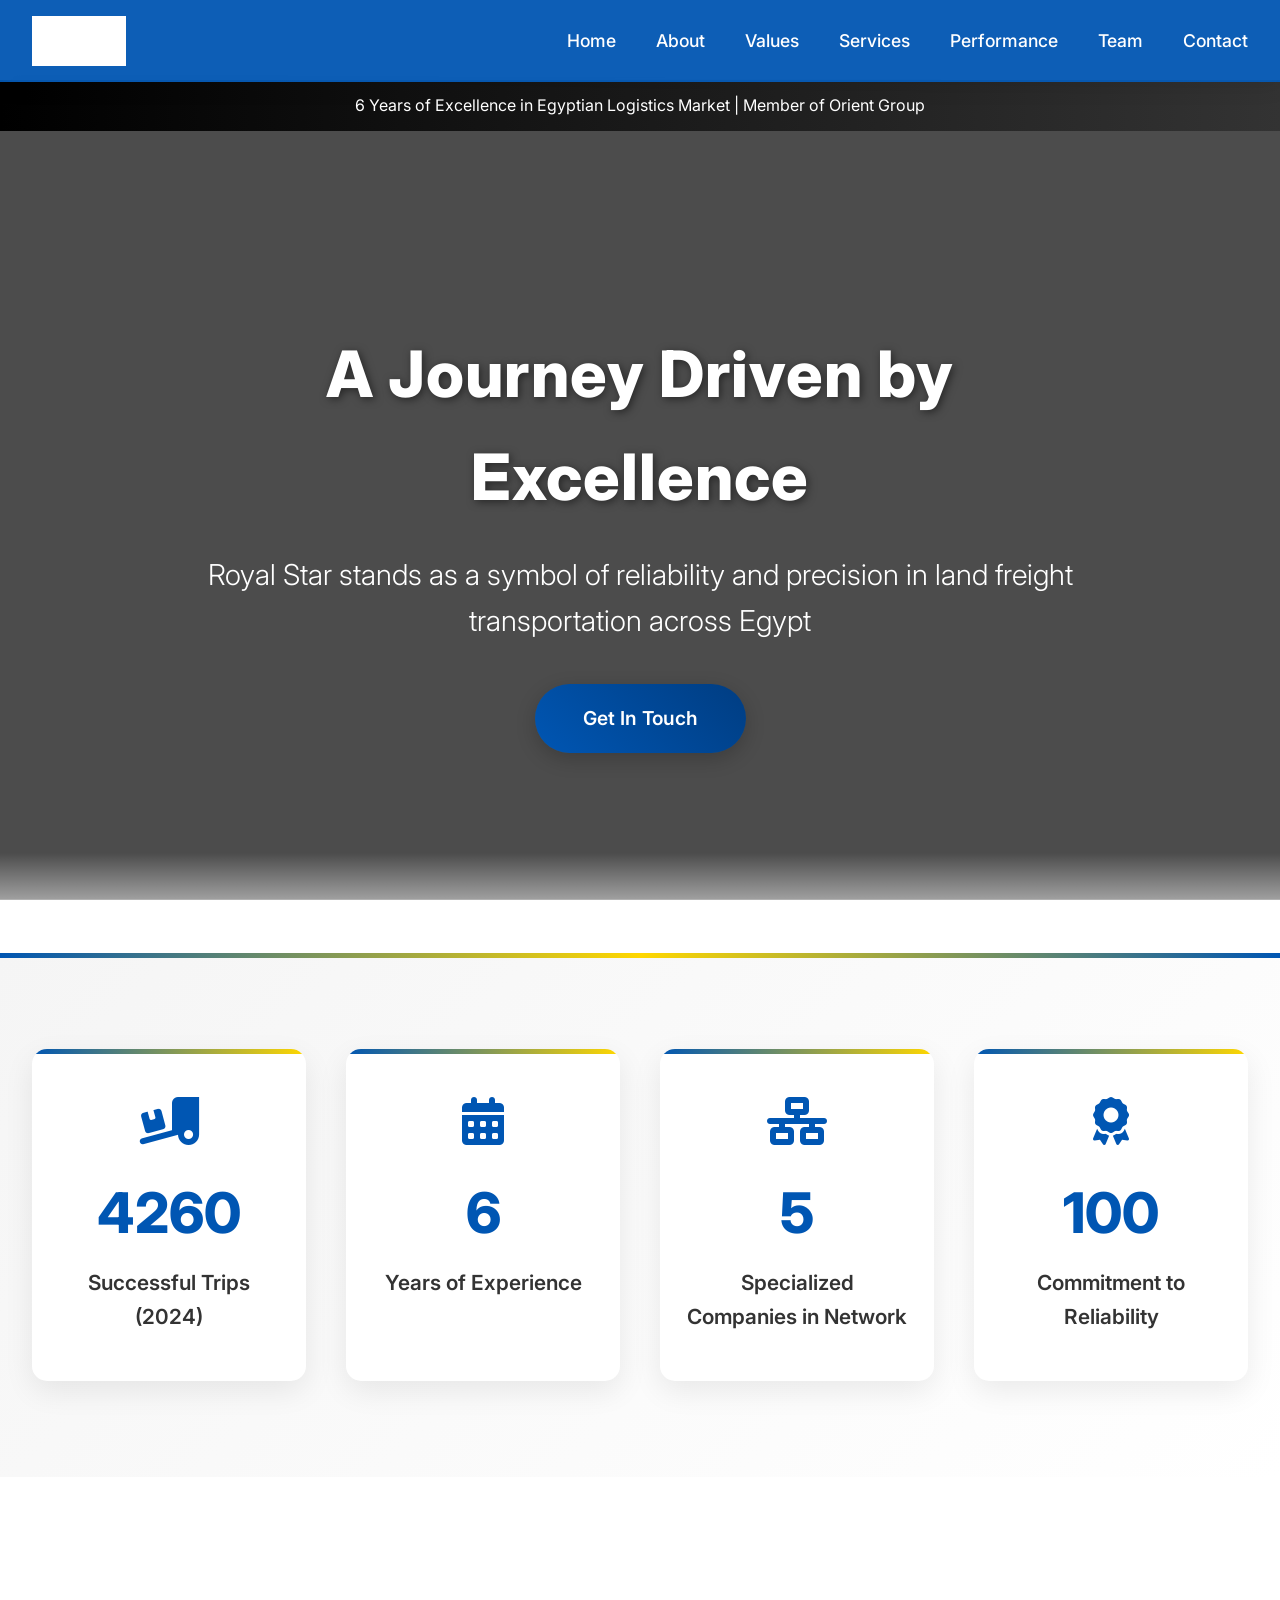
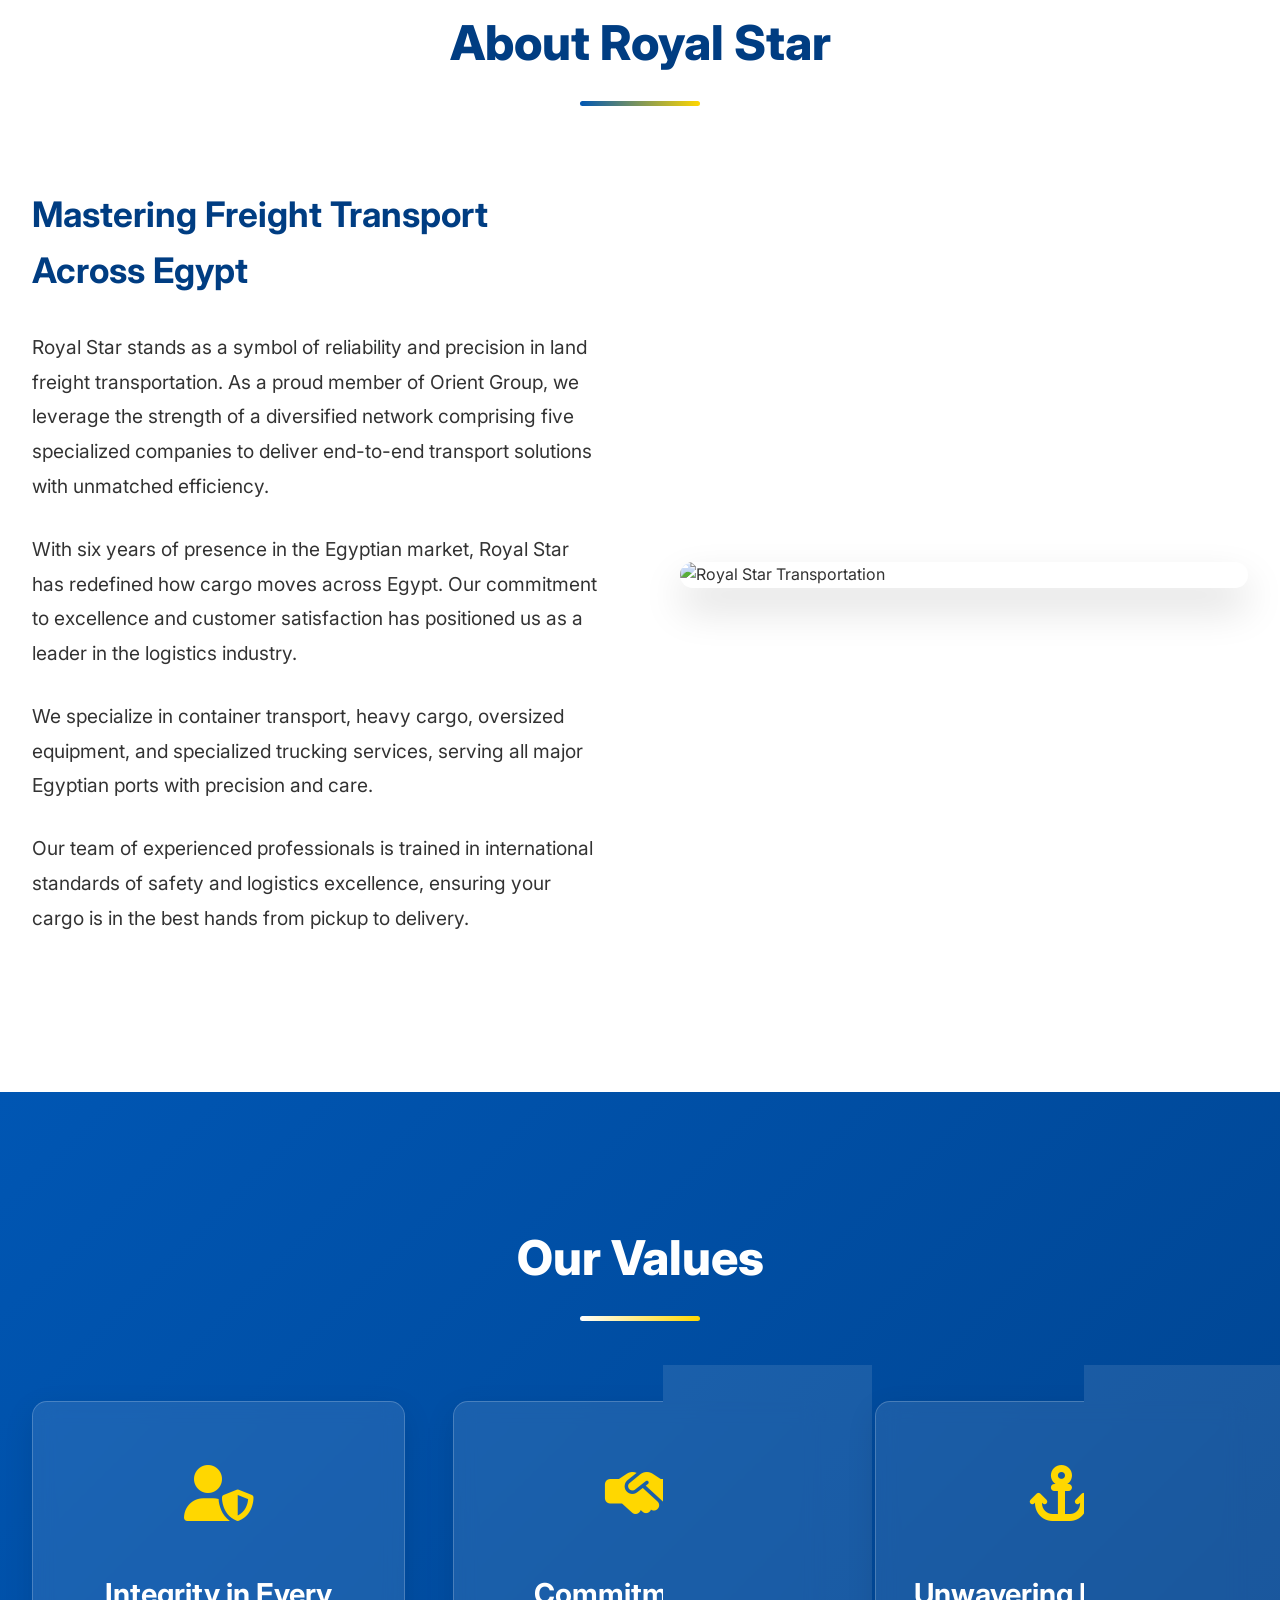
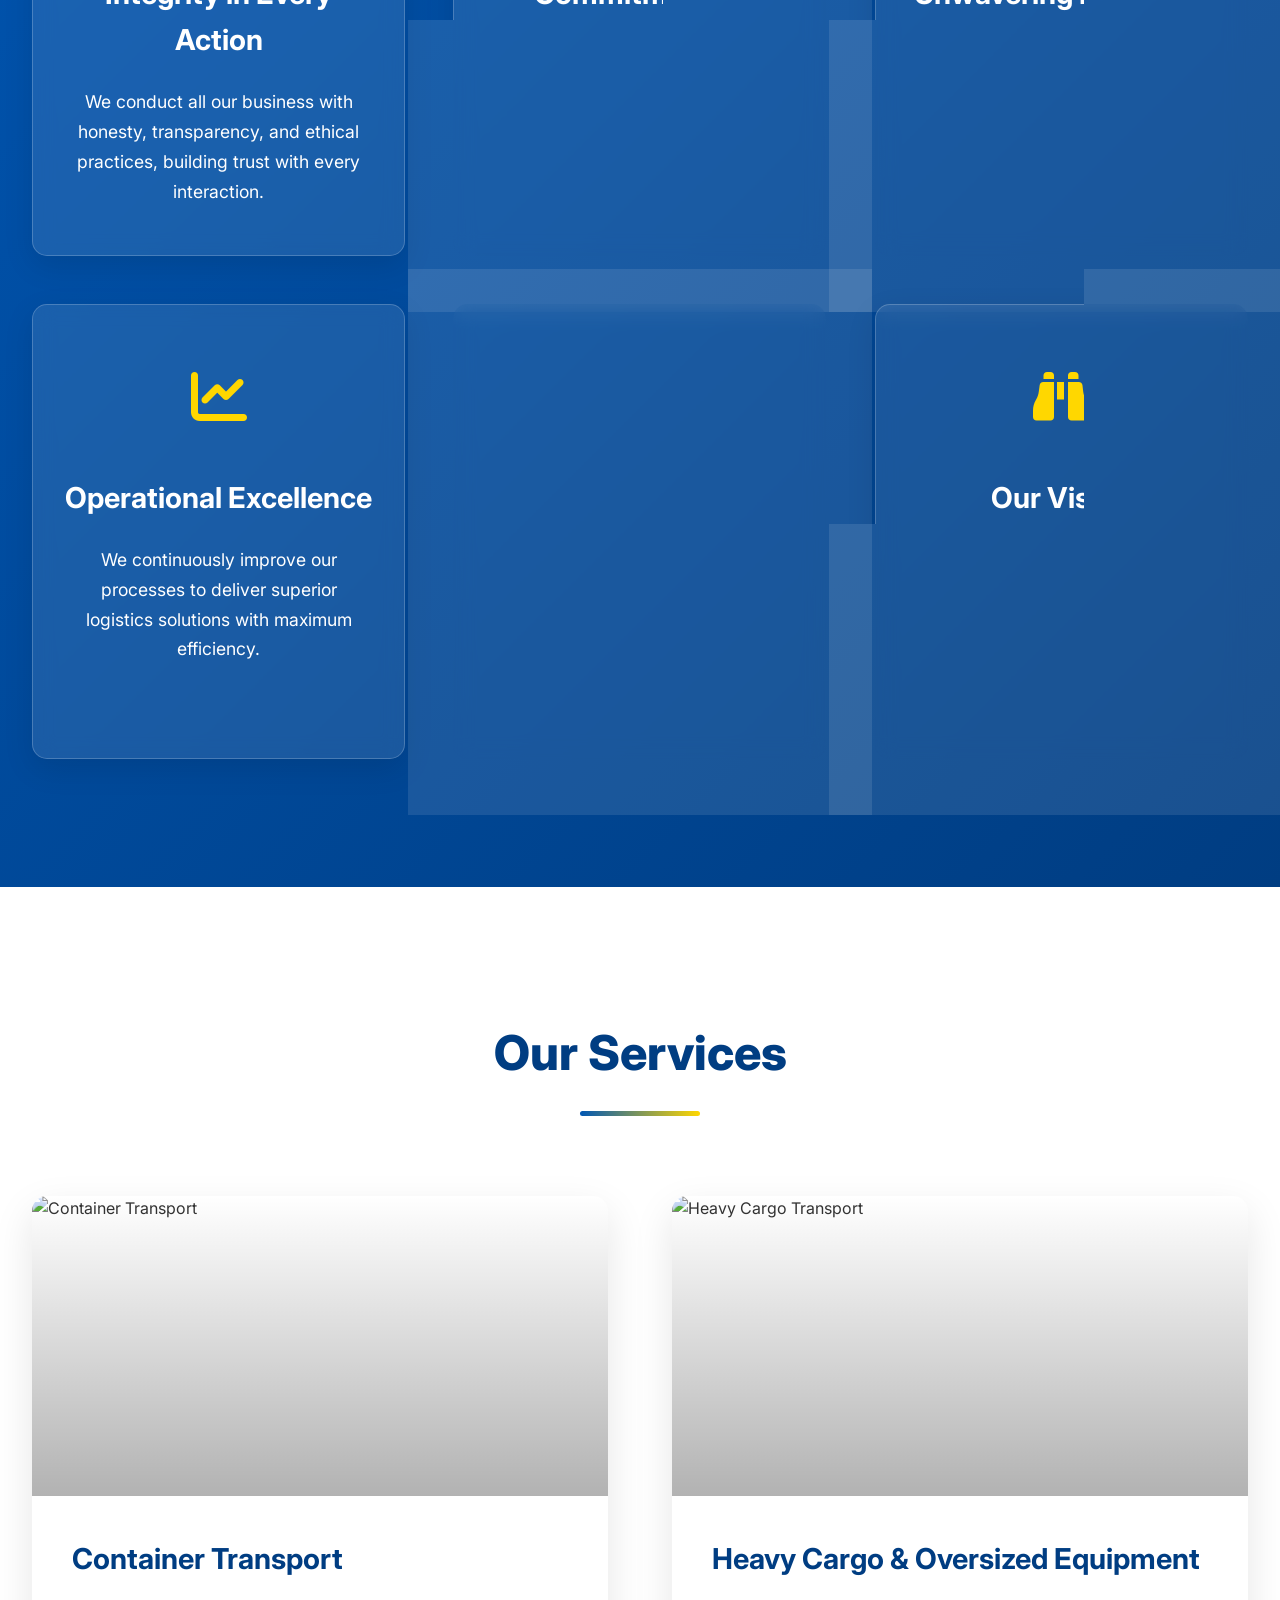
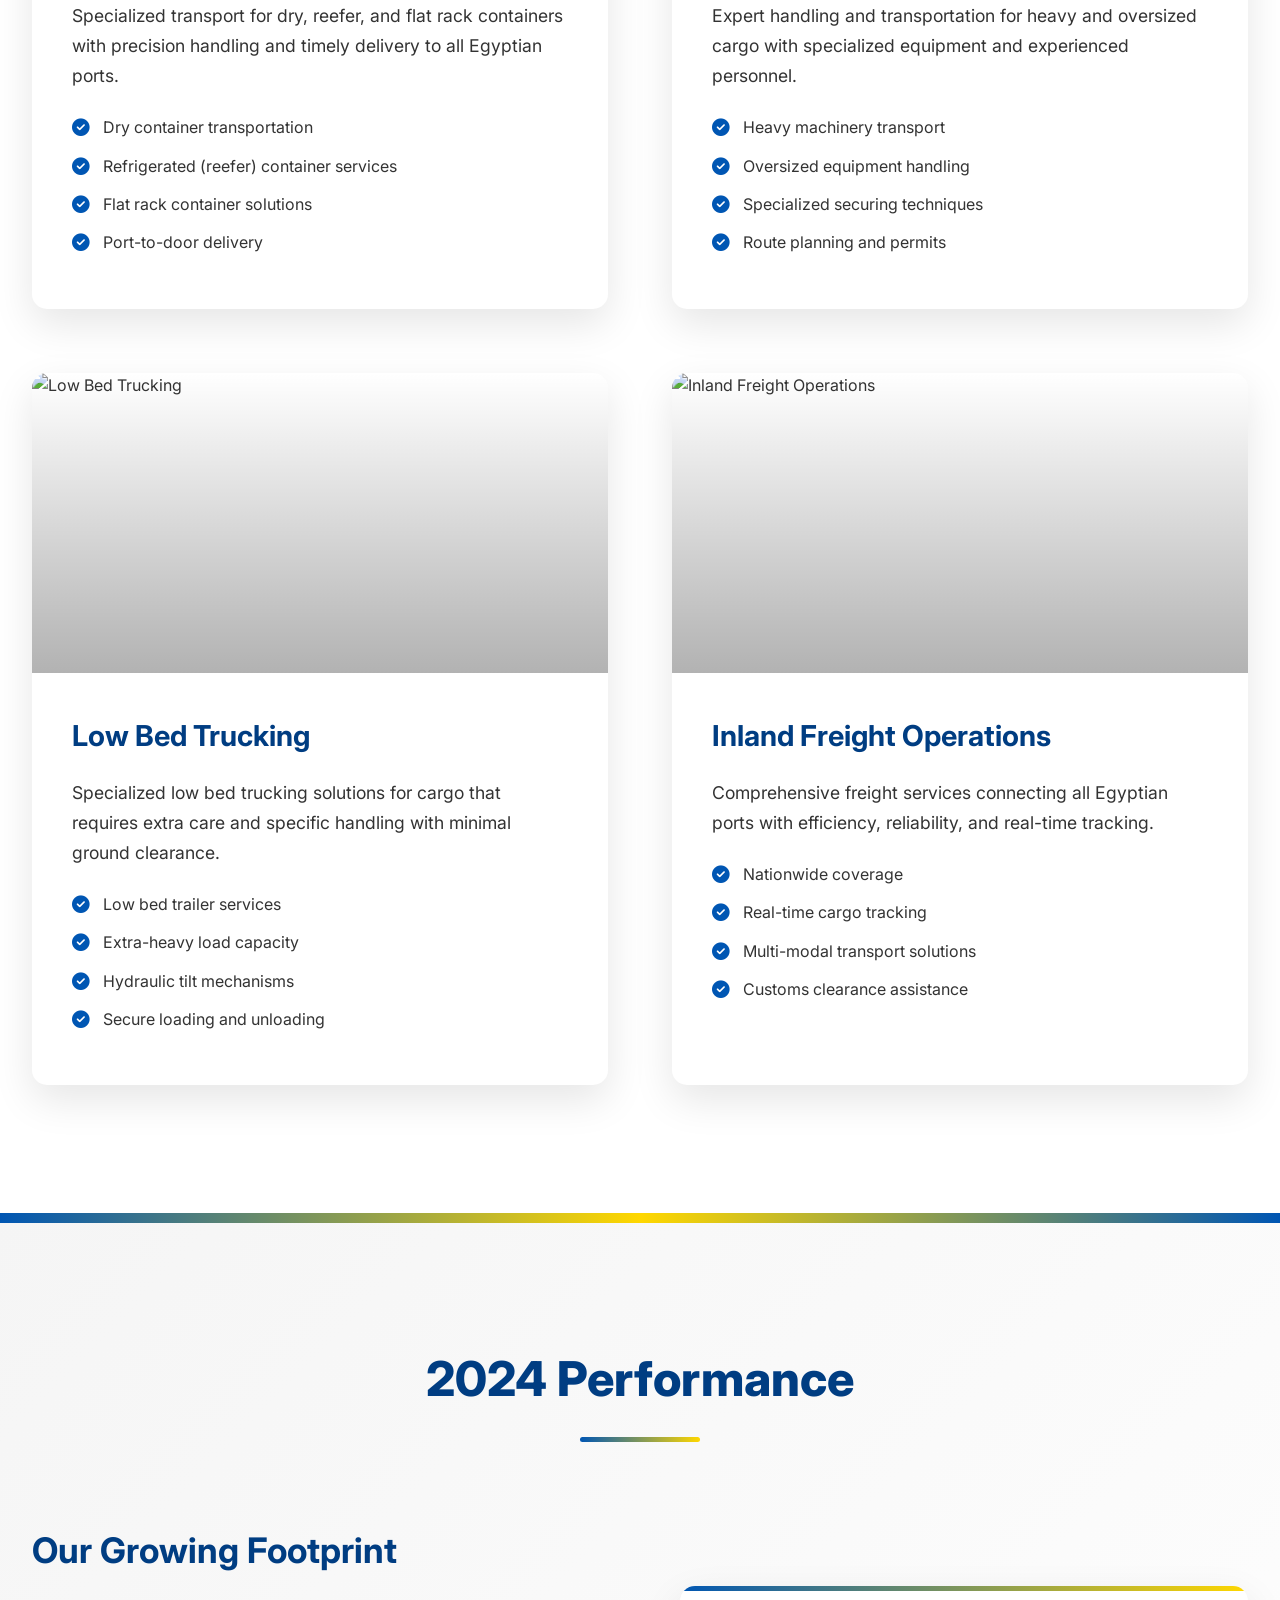
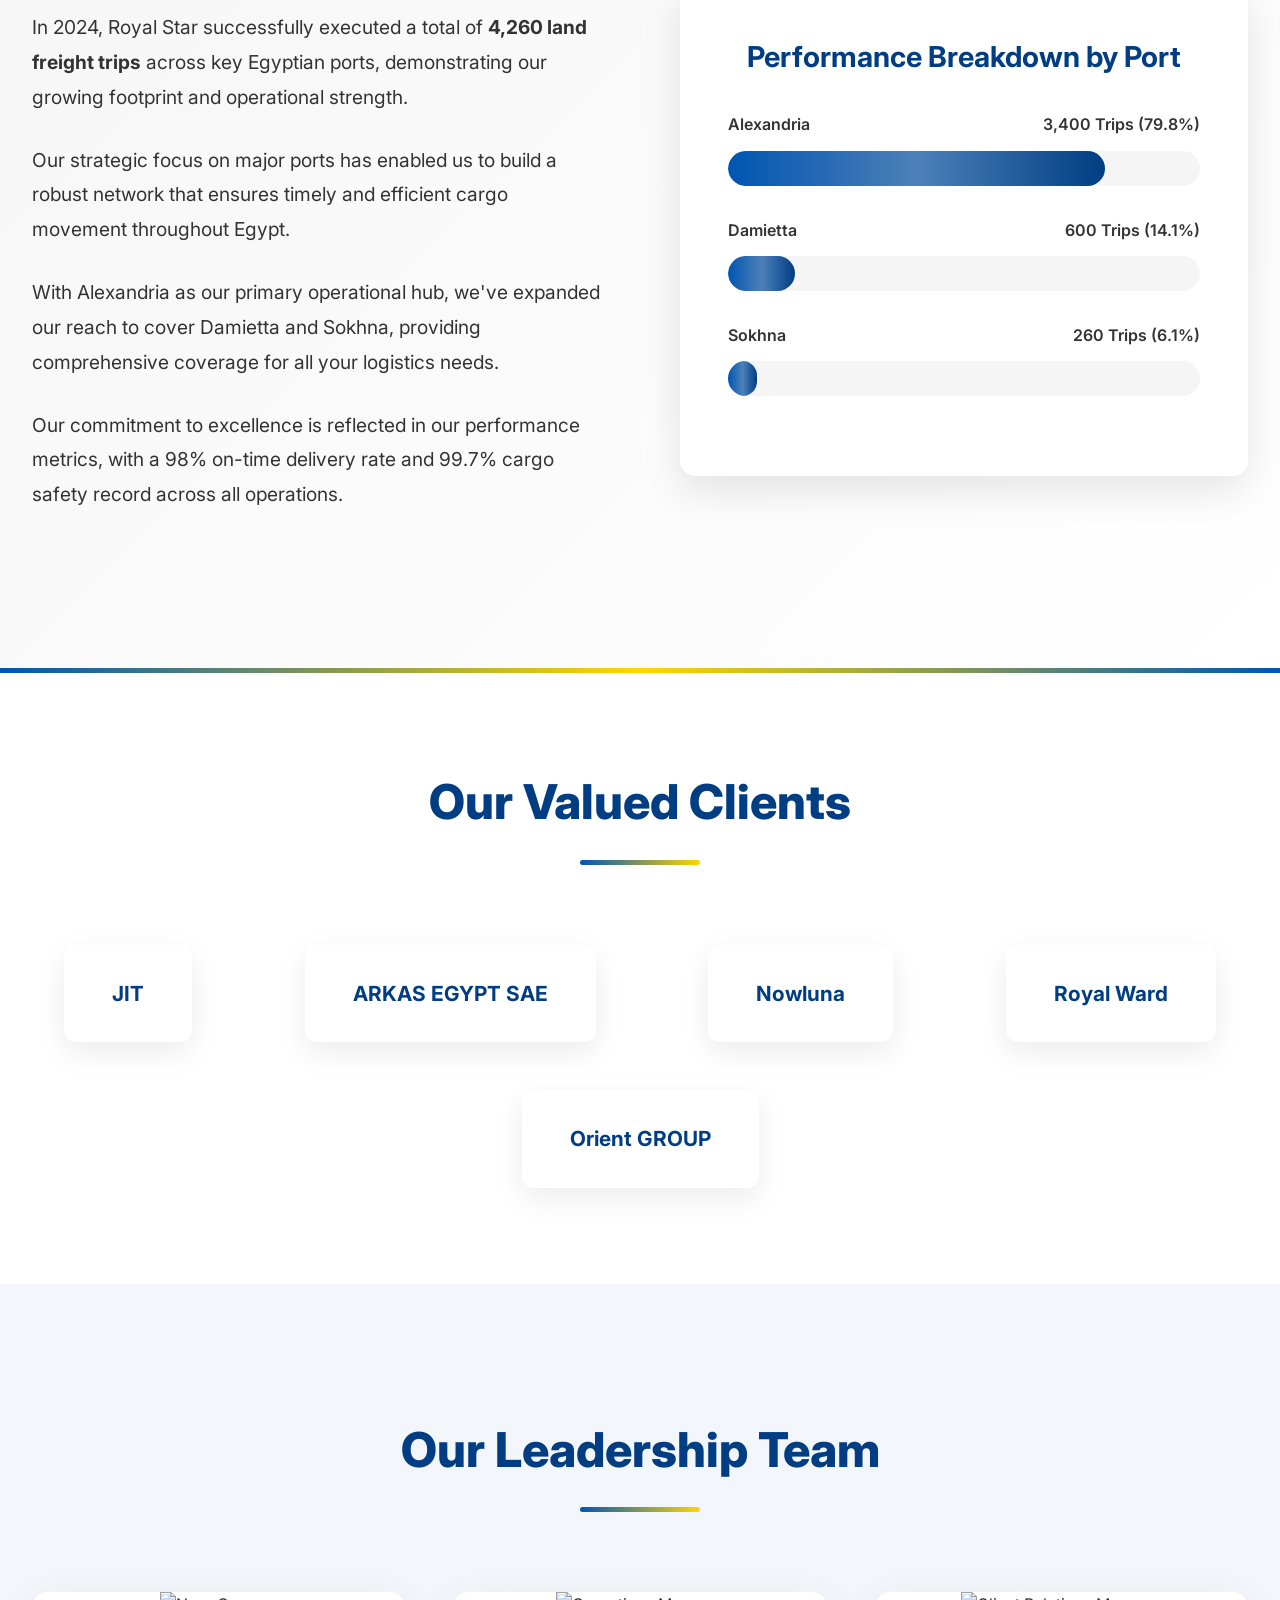
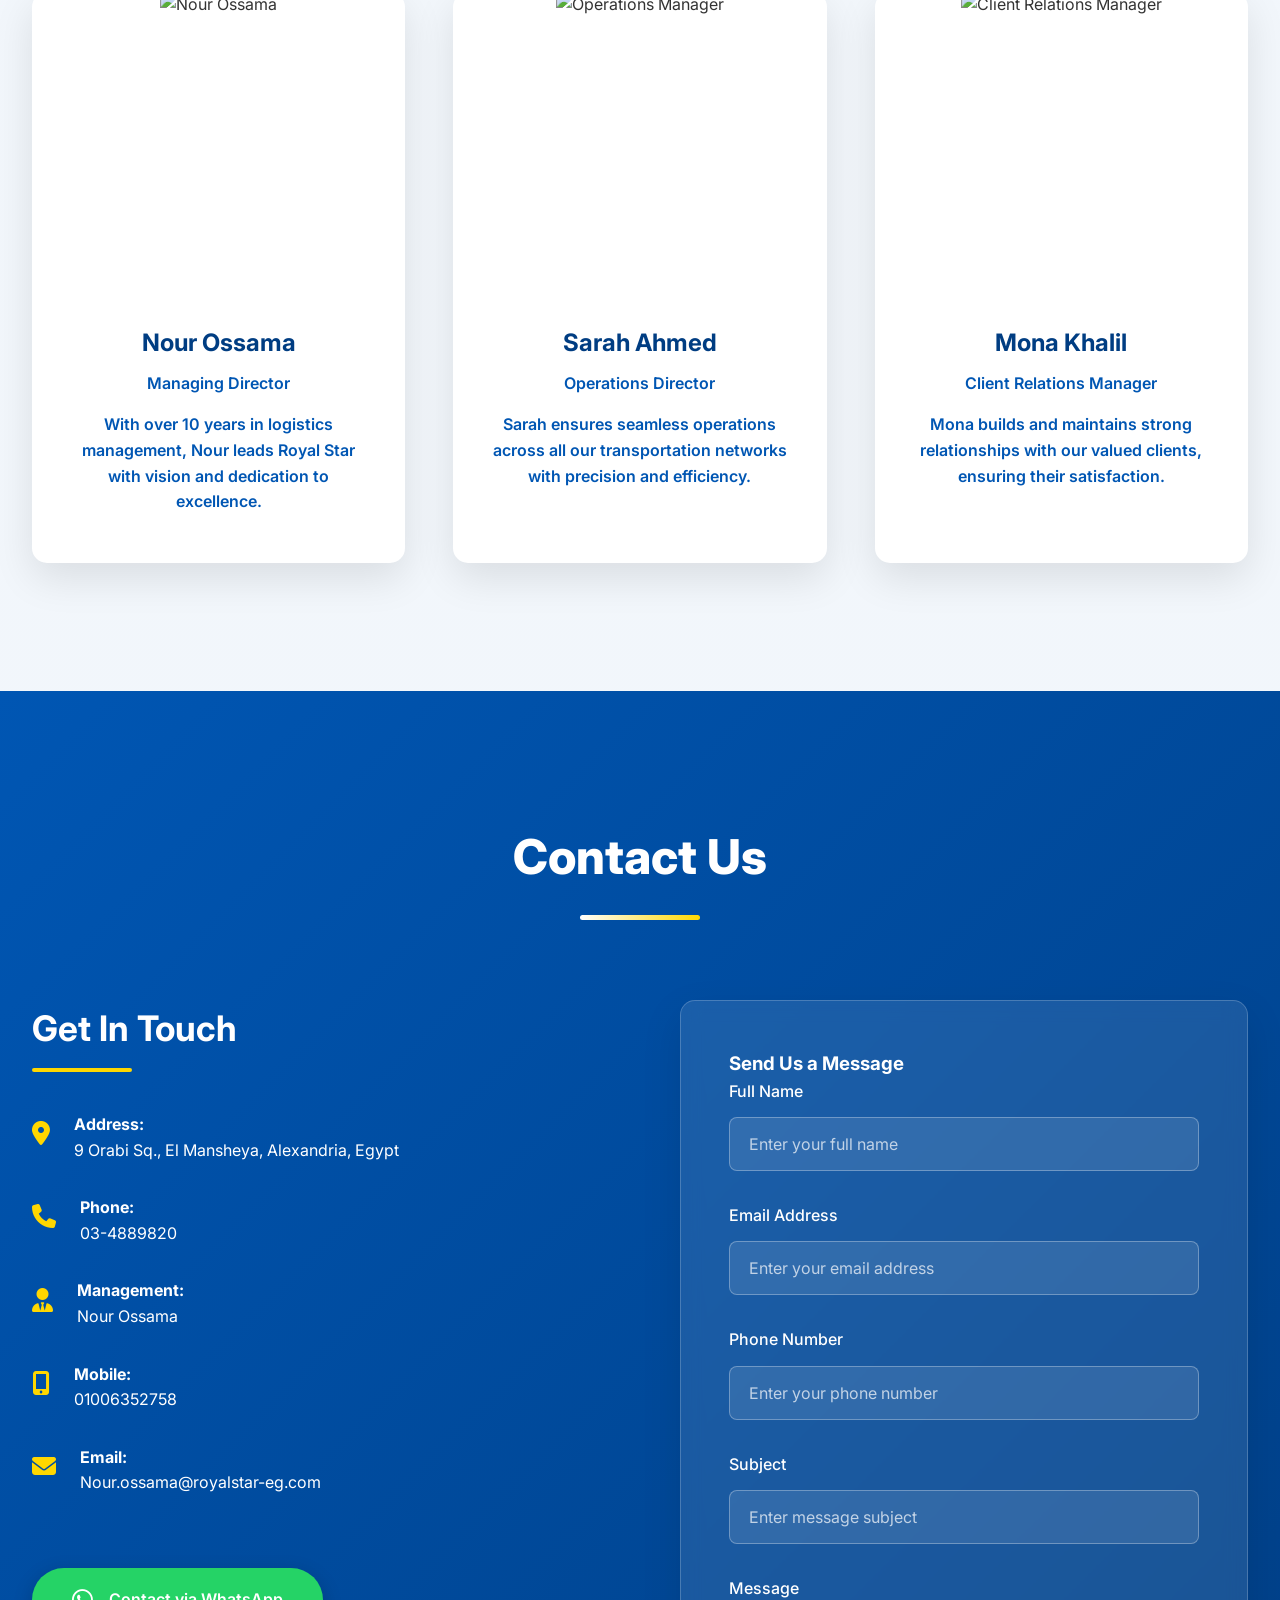
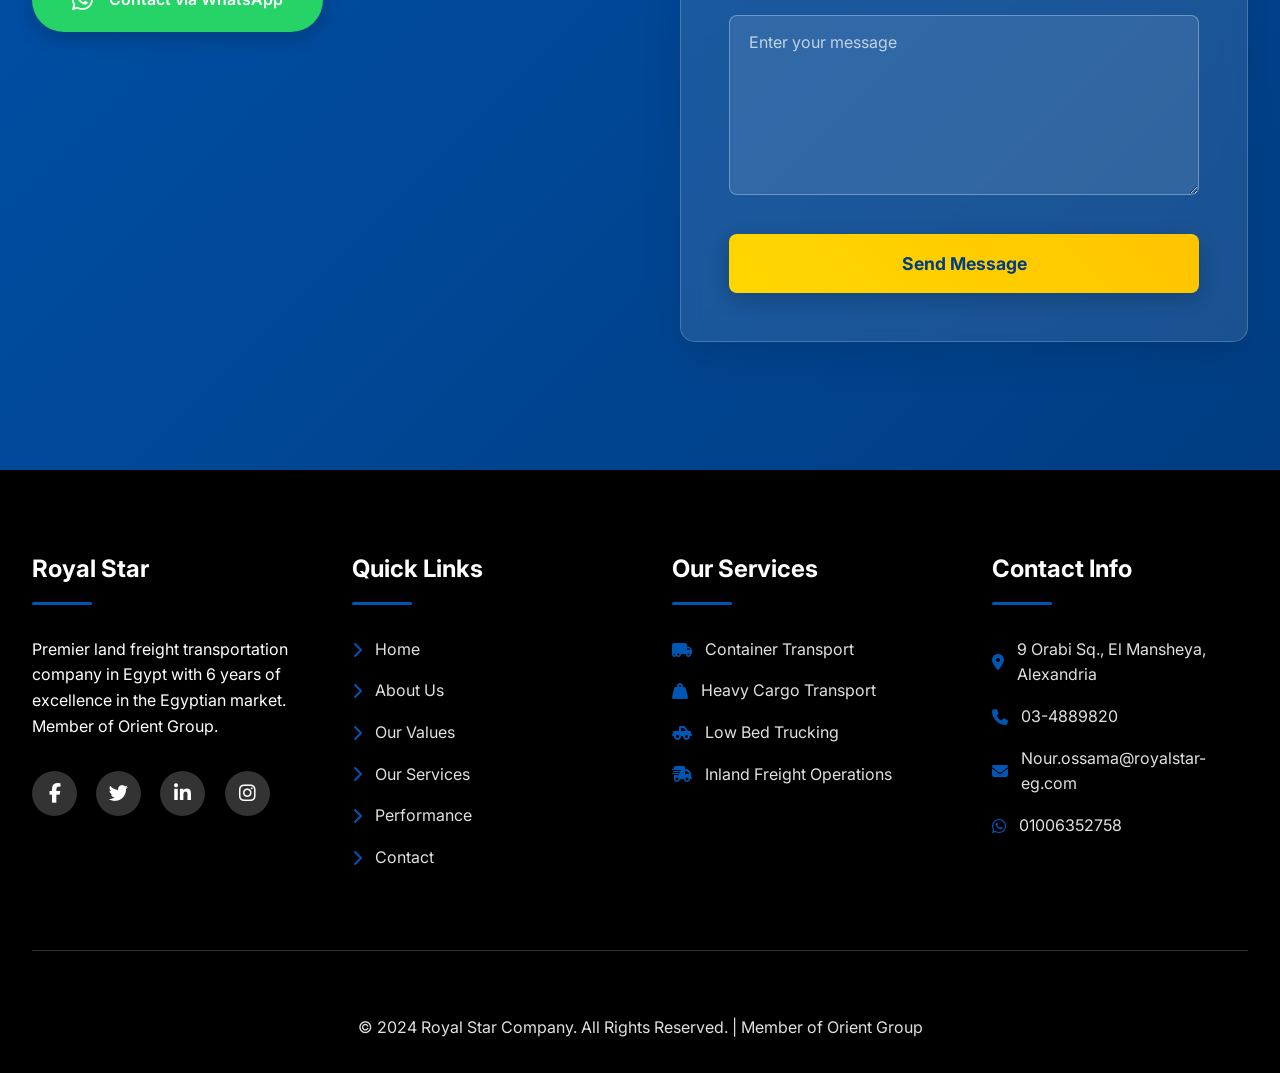
==== Royal-Star/index.html @ 22f4fdb6 "Add files via upload" ====
<!DOCTYPE html>
<html lang="en">
<head>
    <meta charset="UTF-8">
    <meta name="viewport" content="width=device-width, initial-scale=1.0">
    <title>Royal Star Company - Premier Land Freight Transportation in Egypt</title>
    <link rel="stylesheet" href="https://cdnjs.cloudflare.com/ajax/libs/font-awesome/6.4.0/css/all.min.css">
    <link href="https://fonts.googleapis.com/css2?family=Inter:wght@300;400;500;600;700;800&display=swap" rel="stylesheet">
    <style>
        :root {
            --royal-blue: #0056b3;
            --dark-blue: #003d82;
            --pure-white: #ffffff;
            --pure-black: #000000;
            --light-gray: #f5f5f5;
            --medium-gray: #e0e0e0;
            --dark-gray: #333333;
            --accent-gold: #FFD700;
        }
        
        * {
            margin: 0;
            padding: 0;
            box-sizing: border-box;
            font-family: 'Inter', sans-serif;
        }
        
        body {
            background-color: var(--pure-white);
            color: var(--dark-gray);
            line-height: 1.6;
            overflow-x: hidden;
        }
        
        /* Header Styles */
        header {
            background: rgba(0, 86, 179, 0.95);
            color: var(--pure-white);
            padding: 1rem 0;
            position: fixed;
            width: 100%;
            top: 0;
            z-index: 1000;
            box-shadow: 0 4px 20px rgba(0, 0, 0, 0.1);
            backdrop-filter: blur(10px);
            transition: all 0.3s ease;
        }
        .logo-image {
    height: 50px;
    width: auto;
    filter: brightness(0) invert(1);
}
        .header-scrolled {
            padding: 0.5rem 0;
            background: rgba(0, 86, 179, 0.98);
        }
        
        .header-container {
            display: flex;
            justify-content: space-between;
            align-items: center;
            max-width: 1400px;
            margin: 0 auto;
            padding: 0 2rem;
        }
        
        .logo {
            display: flex;
            align-items: center;
        }
        
        .logo h1 {
            font-size: 2rem;
            font-weight: 800;
            margin-left: 10px;
            letter-spacing: 1px;
            background: linear-gradient(45deg, var(--pure-white), var(--accent-gold));
            -webkit-background-clip: text;
            -webkit-text-fill-color: transparent;
        }
        
        .logo-icon {
            font-size: 2.2rem;
            color: var(--accent-gold);
        }
        
        nav ul {
            display: flex;
            list-style: none;
        }
        
        nav ul li {
            margin-left: 2.5rem;
            position: relative;
        }
        
        nav ul li a {
            color: var(--pure-white);
            text-decoration: none;
            font-weight: 500;
            transition: all 0.3s ease;
            padding: 0.5rem 0;
            position: relative;
            font-size: 1.1rem;
        }
        
        nav ul li a:hover {
            color: var(--accent-gold);
        }
        
        nav ul li a::after {
            content: '';
            position: absolute;
            width: 0;
            height: 3px;
            bottom: 0;
            left: 0;
            background-color: var(--accent-gold);
            transition: width 0.3s ease;
        }
        
        nav ul li a:hover::after {
            width: 100%;
        }
        
        .mobile-menu {
            display: none;
            font-size: 1.8rem;
            cursor: pointer;
            color: var(--pure-white);
            z-index: 1001;
        }
        
        .mobile-nav {
            position: fixed;
            top: 0;
            right: -100%;
            width: 280px;
            height: 100vh;
            background: var(--dark-blue);
            z-index: 999;
            transition: right 0.4s ease;
            padding: 5rem 2rem 2rem;
            box-shadow: -5px 0 15px rgba(0, 0, 0, 0.1);
        }
        
        .mobile-nav.active {
            right: 0;
        }
        
        .mobile-nav ul {
            list-style: none;
        }
        
        .mobile-nav ul li {
            margin-bottom: 1.5rem;
        }
        
        .mobile-nav ul li a {
            color: var(--pure-white);
            text-decoration: none;
            font-size: 1.2rem;
            font-weight: 500;
            display: block;
            padding: 0.5rem 0;
            border-bottom: 1px solid rgba(255, 255, 255, 0.1);
            transition: all 0.3s ease;
        }
        
        .mobile-nav ul li a:hover {
            color: var(--accent-gold);
            padding-left: 10px;
        }
        
        .close-menu {
            position: absolute;
            top: 1.5rem;
            right: 2rem;
            font-size: 1.8rem;
            color: var(--pure-white);
            cursor: pointer;
        }
        
        /* Notification Bar */
        .notification-bar {
            background: linear-gradient(90deg, var(--pure-black) 0%, var(--dark-gray) 100%);
            color: var(--pure-white);
            text-align: center;
            padding: 0.8rem;
            font-size: 1rem;
            margin-top: 80px;
            position: relative;
            overflow: hidden;
        }
        
        .notification-bar::before {
            content: '';
            position: absolute;
            top: 0;
            left: -100%;
            width: 100%;
            height: 100%;
            background: linear-gradient(90deg, transparent, rgba(255, 215, 0, 0.2), transparent);
            animation: shimmer 3s infinite;
        }
        
        @keyframes shimmer {
            0% { left: -100%; }
            100% { left: 100%; }
        }
        
        /* Hero Section */
        .hero {
            background: linear-gradient(rgba(0, 0, 0, 0.7), rgba(0, 0, 0, 0.7)), url('https://images.unsplash.com/photo-1601584115197-04ecc0da31d8?ixlib=rb-4.0.3&auto=format&fit=crop&w=1950&q=80');
            background-size: cover;
            background-position: center;
            background-attachment: fixed;
            color: var(--pure-white);
            padding: 12rem 2rem;
            text-align: center;
            position: relative;
            overflow: hidden;
        }
        
        .hero::after {
            content: '';
            position: absolute;
            bottom: 0;
            left: 0;
            width: 100%;
            height: 100px;
            background: linear-gradient(transparent, var(--pure-white));
        }
        
        .hero-content {
            max-width: 900px;
            margin: 0 auto;
            position: relative;
            z-index: 2;
        }
        
        .hero h2 {
            font-size: 4rem;
            margin-bottom: 1.5rem;
            font-weight: 800;
            letter-spacing: 1px;
            text-shadow: 2px 2px 8px rgba(0, 0, 0, 0.5);
            animation: fadeInUp 1s ease;
        }
        
        .hero p {
            font-size: 1.8rem;
            margin-bottom: 2.5rem;
            font-weight: 300;
            animation: fadeInUp 1s ease 0.2s both;
        }
        
        .cta-button {
            display: inline-block;
            background: linear-gradient(45deg, var(--royal-blue), var(--dark-blue));
            color: var(--pure-white);
            padding: 1.2rem 3rem;
            border-radius: 50px;
            text-decoration: none;
            font-weight: 600;
            font-size: 1.2rem;
            transition: all 0.4s ease;
            border: none;
            box-shadow: 0 6px 20px rgba(0, 0, 0, 0.2);
            position: relative;
            overflow: hidden;
            animation: fadeInUp 1s ease 0.4s both;
        }
        
        .cta-button::before {
            content: '';
            position: absolute;
            top: 0;
            left: -100%;
            width: 100%;
            height: 100%;
            background: linear-gradient(90deg, transparent, rgba(255, 255, 255, 0.2), transparent);
            transition: left 0.5s;
        }
        
        .cta-button:hover::before {
            left: 100%;
        }
        
        .cta-button:hover {
            transform: translateY(-5px);
            box-shadow: 0 10px 25px rgba(0, 0, 0, 0.3);
        }
        
        /* Stats Section */
        .stats {
            background: linear-gradient(135deg, var(--light-gray) 0%, var(--pure-white) 100%);
            padding: 6rem 2rem;
            text-align: center;
            position: relative;
        }
        
        .stats::before {
            content: '';
            position: absolute;
            top: 0;
            left: 0;
            width: 100%;
            height: 5px;
            background: linear-gradient(90deg, var(--royal-blue), var(--accent-gold), var(--royal-blue));
        }
        
        .stats-container {
            max-width: 1400px;
            margin: 0 auto;
            display: grid;
            grid-template-columns: repeat(4, 1fr);
            gap: 2.5rem;
        }
        
        .stat-item {
            background: var(--pure-white);
            padding: 3rem 1.5rem;
            border-radius: 15px;
            box-shadow: 0 10px 30px rgba(0, 0, 0, 0.08);
            transition: all 0.4s ease;
            position: relative;
            overflow: hidden;
        }
        
        .stat-item::before {
            content: '';
            position: absolute;
            top: 0;
            left: 0;
            width: 100%;
            height: 5px;
            background: linear-gradient(90deg, var(--royal-blue), var(--accent-gold));
        }
        
        .stat-item:hover {
            transform: translateY(-15px);
            box-shadow: 0 20px 40px rgba(0, 0, 0, 0.15);
        }
        
        .stat-icon {
            font-size: 3rem;
            color: var(--royal-blue);
            margin-bottom: 1.5rem;
        }
        
        .stat-number {
            font-size: 3.5rem;
            font-weight: 800;
            color: var(--royal-blue);
            display: block;
            margin-bottom: 0.5rem;
        }
        
        .stat-label {
            font-size: 1.3rem;
            color: var(--dark-gray);
            font-weight: 600;
        }
        
        /* About Section */
        .about {
            padding: 8rem 2rem;
            background: linear-gradient(rgba(255, 255, 255, 0.9), rgba(255, 255, 255, 0.9)), url('https://images.unsplash.com/photo-1556761175-b413da4baf72?ixlib=rb-4.0.3&auto=format&fit=crop&w=2048&q=80');
            background-size: cover;
            background-position: center;
            background-attachment: fixed;
            position: relative;
        }
        
        .section-title {
            text-align: center;
            margin-bottom: 5rem;
            position: relative;
        }
        
        .section-title h2 {
            font-size: 3rem;
            color: var(--dark-blue);
            display: inline-block;
            padding-bottom: 1.5rem;
            font-weight: 800;
            position: relative;
        }
        
        .section-title h2::after {
            content: '';
            position: absolute;
            width: 120px;
            height: 5px;
            background: linear-gradient(90deg, var(--royal-blue), var(--accent-gold));
            bottom: 0;
            left: 50%;
            transform: translateX(-50%);
            border-radius: 5px;
        }
        
        .about-container {
            max-width: 1400px;
            margin: 0 auto;
            display: grid;
            grid-template-columns: 1fr 1fr;
            gap: 5rem;
            align-items: center;
        }
        
        .about-content h3 {
            font-size: 2.2rem;
            margin-bottom: 2rem;
            color: var(--dark-blue);
            font-weight: 700;
        }
        
        .about-content p {
            margin-bottom: 1.8rem;
            font-size: 1.2rem;
            line-height: 1.8;
        }
        
        .about-image {
            border-radius: 15px;
            overflow: hidden;
            box-shadow: 0 20px 40px rgba(0, 0, 0, 0.15);
            transform: perspective(1000px) rotateY(-5deg);
            transition: all 0.5s ease;
        }
        
        .about-image:hover {
            transform: perspective(1000px) rotateY(0deg);
        }
        
        .about-image img {
            width: 100%;
            height: auto;
            display: block;
            transition: transform 0.8s ease;
        }
        
        .about-image:hover img {
            transform: scale(1.1);
        }
        
        /* Values Section */
        .values {
            padding: 8rem 2rem;
            background: linear-gradient(135deg, var(--royal-blue) 0%, var(--dark-blue) 100%);
            color: var(--pure-white);
            position: relative;
        }
        
        .values::before {
            content: '';
            position: absolute;
            top: 0;
            left: 0;
            width: 100%;
            height: 100%;
            background: url('https://images.unsplash.com/photo-1554260570-9140fd3b7614?ixlib=rb-4.0.3&auto=format&fit=crop&w=1950&q=80');
            background-size: cover;
            background-position: center;
            opacity: 0.1;
        }
        
        .values .section-title h2 {
            color: var(--pure-white);
        }
        
        .values .section-title h2::after {
            background: linear-gradient(90deg, var(--pure-white), var(--accent-gold));
        }
        
        .values-container {
            max-width: 1400px;
            margin: 0 auto;
            display: grid;
            grid-template-columns: repeat(3, 1fr);
            gap: 3rem;
            position: relative;
            z-index: 2;
        }
        
        .value-item {
            background: rgba(255, 255, 255, 0.1);
            backdrop-filter: blur(10px);
            padding: 3rem 2rem;
            border-radius: 15px;
            text-align: center;
            box-shadow: 0 10px 30px rgba(0, 0, 0, 0.1);
            transition: all 0.4s ease;
            border: 1px solid rgba(255, 255, 255, 0.2);
        }
        
        .value-item:hover {
            transform: translateY(-15px) scale(1.03);
            background: rgba(255, 255, 255, 0.15);
            box-shadow: 0 20px 40px rgba(0, 0, 0, 0.2);
        }
        
        .value-icon {
            font-size: 3.5rem;
            color: var(--accent-gold);
            margin-bottom: 2rem;
        }
        
        .value-item h3 {
            font-size: 1.8rem;
            margin-bottom: 1.5rem;
            color: var(--pure-white);
            font-weight: 700;
        }
        
        .value-item p {
            font-size: 1.1rem;
            line-height: 1.7;
        }
        
        /* Services Section */
        .services {
            padding: 8rem 2rem;
            background: linear-gradient(rgba(245, 245, 245, 0.9), rgba(245, 245, 245, 0.9)), url('https://images.unsplash.com/photo-1544620347-c4fd4a3d5957?ixlib=rb-4.0.3&auto=format&fit=crop&w=1950&q=80');
            background-size: cover;
            background-position: center;
            background-attachment: fixed;
        }
        
        .services-container {
            max-width: 1400px;
            margin: 0 auto;
            display: grid;
            grid-template-columns: repeat(2, 1fr);
            gap: 4rem;
        }
        
        .service-item {
            background: var(--pure-white);
            border-radius: 15px;
            overflow: hidden;
            box-shadow: 0 15px 40px rgba(0, 0, 0, 0.1);
            transition: all 0.5s ease;
            position: relative;
        }
        
        .service-item:hover {
            transform: translateY(-15px);
            box-shadow: 0 25px 50px rgba(0, 0, 0, 0.15);
        }
        
        .service-image {
            height: 300px;
            overflow: hidden;
            position: relative;
        }
        
        .service-image::after {
            content: '';
            position: absolute;
            bottom: 0;
            left: 0;
            width: 100%;
            height: 100%;
            background: linear-gradient(transparent, rgba(0, 0, 0, 0.3));
        }
        
        .service-image img {
            width: 100%;
            height: 100%;
            object-fit: cover;
            transition: transform 0.8s ease;
        }
        
        .service-item:hover .service-image img {
            transform: scale(1.2);
        }
        
        .service-content {
            padding: 2.5rem;
            position: relative;
        }
        
        .service-content h3 {
            font-size: 1.8rem;
            margin-bottom: 1.2rem;
            color: var(--dark-blue);
            font-weight: 700;
        }
        
        .service-content p {
            font-size: 1.1rem;
            line-height: 1.7;
            margin-bottom: 1.5rem;
        }
        
        .service-features {
            list-style: none;
            margin-top: 1.5rem;
        }
        
        .service-features li {
            margin-bottom: 0.8rem;
            display: flex;
            align-items: center;
        }
        
        .service-features li i {
            color: var(--royal-blue);
            margin-right: 0.8rem;
            font-size: 1.1rem;
        }
        
        /* Performance Section */
        .performance {
            padding: 8rem 2rem;
            background: linear-gradient(135deg, var(--light-gray) 0%, var(--pure-white) 100%);
            position: relative;
        }
        
        .performance::before {
            content: '';
            position: absolute;
            top: 0;
            left: 0;
            width: 100%;
            height: 10px;
            background: linear-gradient(90deg, var(--royal-blue), var(--accent-gold), var(--royal-blue));
        }
        
        .performance-container {
            max-width: 1400px;
            margin: 0 auto;
            display: grid;
            grid-template-columns: 1fr 1fr;
            gap: 5rem;
            align-items: center;
        }
        
        .performance-content h3 {
            font-size: 2.2rem;
            margin-bottom: 2rem;
            color: var(--dark-blue);
            font-weight: 700;
        }
        
        .performance-content p {
            margin-bottom: 1.8rem;
            font-size: 1.2rem;
            line-height: 1.8;
        }
        
        .performance-chart {
            background: var(--pure-white);
            padding: 3rem;
            border-radius: 15px;
            box-shadow: 0 15px 40px rgba(0, 0, 0, 0.1);
            position: relative;
            overflow: hidden;
        }
        
        .performance-chart::before {
            content: '';
            position: absolute;
            top: 0;
            left: 0;
            width: 100%;
            height: 5px;
            background: linear-gradient(90deg, var(--royal-blue), var(--accent-gold));
        }
        
        .performance-chart h3 {
            font-size: 1.8rem;
            margin-bottom: 2rem;
            color: var(--dark-blue);
            text-align: center;
            font-weight: 700;
        }
        
        .chart-bar {
            margin-bottom: 2rem;
        }
        
        .chart-label {
            display: flex;
            justify-content: space-between;
            margin-bottom: 0.8rem;
            font-weight: 600;
        }
        
        .chart-bar-inner {
            height: 35px;
            background-color: var(--light-gray);
            border-radius: 20px;
            overflow: hidden;
            position: relative;
        }
        
        .chart-bar-fill {
            height: 100%;
            background: linear-gradient(90deg, var(--royal-blue) 0%, var(--dark-blue) 100%);
            border-radius: 20px;
            width: 0;
            transition: width 1.5s ease 0.5s;
            position: relative;
            overflow: hidden;
        }
        
        .chart-bar-fill::after {
            content: '';
            position: absolute;
            top: 0;
            left: 0;
            width: 100%;
            height: 100%;
            background: linear-gradient(90deg, transparent, rgba(255, 255, 255, 0.3), transparent);
            animation: shimmer 2s infinite;
        }
        
        .alexandria-fill {
            width: 79.8%;
        }
        
        .damietta-fill {
            width: 14.1%;
        }
        
        .sokhna-fill {
            width: 6.1%;
        }
        
        /* Clients Section */
        .clients {
            padding: 6rem 2rem;
            background: var(--pure-white);
            position: relative;
        }
        
        .clients::before {
            content: '';
            position: absolute;
            top: 0;
            left: 0;
            width: 100%;
            height: 5px;
            background: linear-gradient(90deg, var(--royal-blue), var(--accent-gold), var(--royal-blue));
        }
        
        .clients-container {
            max-width: 1400px;
            margin: 0 auto;
            display: flex;
            justify-content: space-around;
            align-items: center;
            flex-wrap: wrap;
            gap: 3rem;
        }
        
        .client-logo {
            background: var(--pure-white);
            padding: 2rem 3rem;
            border-radius: 12px;
            box-shadow: 0 10px 30px rgba(0, 0, 0, 0.08);
            transition: all 0.4s ease;
            display: flex;
            align-items: center;
            justify-content: center;
        }
        
        .client-logo:hover {
            transform: translateY(-10px) scale(1.05);
            box-shadow: 0 15px 40px rgba(0, 0, 0, 0.15);
        }
        
        .client-logo span {
            font-weight: 700;
            color: var(--dark-blue);
            font-size: 1.3rem;
        }
        
        /* Team Section */
        .team {
            padding: 8rem 2rem;
            background: linear-gradient(rgba(0, 86, 179, 0.05), rgba(0, 86, 179, 0.05));
        }
        
        .team-container {
            max-width: 1400px;
            margin: 0 auto;
            display: grid;
            grid-template-columns: repeat(3, 1fr);
            gap: 3rem;
        }
        
        .team-member {
            background: var(--pure-white);
            border-radius: 15px;
            overflow: hidden;
            box-shadow: 0 15px 40px rgba(0, 0, 0, 0.1);
            transition: all 0.4s ease;
            text-align: center;
        }
        
        .team-member:hover {
            transform: translateY(-15px);
            box-shadow: 0 25px 50px rgba(0, 0, 0, 0.15);
        }
        
        .member-image {
            height: 300px;
            overflow: hidden;
        }
        
        .member-image img {
            width: 100%;
            height: 100%;
            object-fit: cover;
            transition: transform 0.5s ease;
        }
        
        .team-member:hover .member-image img {
            transform: scale(1.1);
        }
        
        .member-info {
            padding: 2rem;
        }
        
        .member-info h3 {
            font-size: 1.5rem;
            margin-bottom: 0.5rem;
            color: var(--dark-blue);
            font-weight: 700;
        }
        
        .member-info p {
            color: var(--royal-blue);
            font-weight: 600;
            margin-bottom: 1rem;
        }
        
        /* Contact Section */
        .contact {
            padding: 8rem 2rem;
            background: linear-gradient(135deg, var(--royal-blue) 0%, var(--dark-blue) 100%);
            color: var(--pure-white);
            position: relative;
        }
        
        .contact::before {
            content: '';
            position: absolute;
            top: 0;
            left: 0;
            width: 100%;
            height: 100%;
            background: url('https://images.unsplash.com/photo-1557804506-669a67965ba0?ixlib=rb-4.0.3&auto=format&fit=crop&w=2048&q=80');
            background-size: cover;
            background-position: center;
            opacity: 0.1;
        }
        
        .contact .section-title h2 {
            color: var(--pure-white);
        }
        
        .contact .section-title h2::after {
            background: linear-gradient(90deg, var(--pure-white), var(--accent-gold));
        }
        
        .contact-container {
            max-width: 1400px;
            margin: 0 auto;
            display: grid;
            grid-template-columns: 1fr 1fr;
            gap: 5rem;
            position: relative;
            z-index: 2;
        }
        
        .contact-info h3 {
            font-size: 2.2rem;
            margin-bottom: 2.5rem;
            position: relative;
            padding-bottom: 1rem;
        }
        
        .contact-info h3::after {
            content: '';
            position: absolute;
            width: 100px;
            height: 4px;
            background: var(--accent-gold);
            bottom: 0;
            left: 0;
            border-radius: 2px;
        }
        
        .contact-details {
            margin-bottom: 3rem;
        }
        
        .contact-item {
            display: flex;
            align-items: flex-start;
            margin-bottom: 2rem;
        }
        
        .contact-icon {
            font-size: 1.5rem;
            margin-right: 1.5rem;
            margin-top: 0.2rem;
            color: var(--accent-gold);
        }
        
        .whatsapp-button {
            display: inline-flex;
            align-items: center;
            background: #25D366;
            color: var(--pure-white);
            padding: 1.2rem 2.5rem;
            border-radius: 50px;
            text-decoration: none;
            font-weight: 600;
            transition: all 0.4s ease;
            margin-top: 1.5rem;
            box-shadow: 0 6px 20px rgba(0, 0, 0, 0.2);
        }
        
        .whatsapp-button i {
            margin-right: 1rem;
            font-size: 1.5rem;
        }
        
        .whatsapp-button:hover {
            background: #128C7E;
            transform: translateY(-5px);
            box-shadow: 0 10px 25px rgba(0, 0, 0, 0.3);
        }
        
        .contact-form {
            background: rgba(255, 255, 255, 0.1);
            backdrop-filter: blur(10px);
            padding: 3rem;
            border-radius: 15px;
            box-shadow: 0 15px 40px rgba(0, 0, 0, 0.1);
            border: 1px solid rgba(255, 255, 255, 0.2);
        }
        
        .form-group {
            margin-bottom: 2rem;
        }
        
        .form-group label {
            display: block;
            margin-bottom: 0.8rem;
            color: var(--pure-white);
            font-weight: 500;
        }
        
        .form-control {
            width: 100%;
            padding: 1rem 1.2rem;
            border: 1px solid rgba(255, 255, 255, 0.3);
            border-radius: 8px;
            font-size: 1rem;
            transition: all 0.3s ease;
            background: rgba(255, 255, 255, 0.1);
            color: var(--pure-white);
        }
        
        .form-control::placeholder {
            color: rgba(255, 255, 255, 0.7);
        }
        
        .form-control:focus {
            border-color: var(--accent-gold);
            outline: none;
            background: rgba(255, 255, 255, 0.15);
        }
        
        textarea.form-control {
            min-height: 180px;
            resize: vertical;
        }
        
        .submit-button {
            background: linear-gradient(45deg, var(--accent-gold), #FFC400);
            color: var(--dark-blue);
            border: none;
            padding: 1.2rem 2.5rem;
            border-radius: 8px;
            font-size: 1.1rem;
            font-weight: 700;
            cursor: pointer;
            transition: all 0.4s ease;
            width: 100%;
            box-shadow: 0 6px 20px rgba(0, 0, 0, 0.2);
        }
        
        .submit-button:hover {
            background: linear-gradient(45deg, #FFC400, var(--accent-gold));
            transform: translateY(-3px);
            box-shadow: 0 10px 25px rgba(0, 0, 0, 0.3);
        }
        
        /* Footer */
        footer {
            background: var(--pure-black);
            color: var(--pure-white);
            padding: 5rem 2rem 2rem;
            position: relative;
        }
        
        .footer-container {
            max-width: 1400px;
            margin: 0 auto;
            display: grid;
            grid-template-columns: repeat(4, 1fr);
            gap: 4rem;
        }
        
        .footer-column h3 {
            font-size: 1.5rem;
            margin-bottom: 2rem;
            position: relative;
            padding-bottom: 1rem;
        }
        
        .footer-column h3::after {
            content: '';
            position: absolute;
            width: 60px;
            height: 3px;
            background: var(--royal-blue);
            bottom: 0;
            left: 0;
            border-radius: 2px;
        }
        
        .footer-column ul {
            list-style: none;
        }
        
        .footer-column ul li {
            margin-bottom: 1rem;
        }
        
        .footer-column ul li a {
            color: var(--medium-gray);
            text-decoration: none;
            transition: all 0.3s ease;
            display: flex;
            align-items: center;
        }
        
        .footer-column ul li a i {
            margin-right: 0.8rem;
            color: var(--royal-blue);
        }
        
        .footer-column ul li a:hover {
            color: var(--pure-white);
            padding-left: 5px;
        }
        
        .social-links {
            display: flex;
            gap: 1.2rem;
            margin-top: 2rem;
        }
        
        .social-links a {
            display: flex;
            align-items: center;
            justify-content: center;
            width: 45px;
            height: 45px;
            background: var(--dark-gray);
            color: var(--pure-white);
            border-radius: 50%;
            text-decoration: none;
            transition: all 0.3s ease;
            font-size: 1.2rem;
        }
        
        .social-links a:hover {
            background: var(--royal-blue);
            transform: translateY(-5px);
        }
        
        .copyright {
            text-align: center;
            padding-top: 4rem;
            margin-top: 4rem;
            border-top: 1px solid var(--dark-gray);
            color: var(--medium-gray);
            font-size: 1rem;
        }
        
        /* Animations */
        @keyframes fadeInUp {
            from {
                opacity: 0;
                transform: translateY(50px);
            }
            to {
                opacity: 1;
                transform: translateY(0);
            }
        }
        
        @keyframes fadeInLeft {
            from {
                opacity: 0;
                transform: translateX(-50px);
            }
            to {
                opacity: 1;
                transform: translateX(0);
            }
        }
        
        @keyframes fadeInRight {
            from {
                opacity: 0;
                transform: translateX(50px);
            }
            to {
                opacity: 1;
                transform: translateX(0);
            }
        }
        
        .fade-in {
            opacity: 0;
            transform: translateY(30px);
            transition: all 0.6s ease;
        }
        
        .fade-in.active {
            opacity: 1;
            transform: translateY(0);
        }
        
        .fade-in-left {
            opacity: 0;
            transform: translateX(-50px);
            transition: all 0.6s ease;
        }
        
        .fade-in-left.active {
            opacity: 1;
            transform: translateX(0);
        }
        
        .fade-in-right {
            opacity: 0;
            transform: translateX(50px);
            transition: all 0.6s ease;
        }
        
        .fade-in-right.active {
            opacity: 1;
            transform: translateX(0);
        }
        
        /* Responsive Design */
        @media (max-width: 1200px) {
            .stats-container, .values-container, .team-container {
                grid-template-columns: repeat(2, 1fr);
            }
            
            .footer-container {
                grid-template-columns: repeat(2, 1fr);
            }
        }
        
        @media (max-width: 992px) {
            .about-container, .performance-container, .contact-container {
                grid-template-columns: 1fr;
            }
            
            .services-container {
                grid-template-columns: 1fr;
            }
            
            .hero h2 {
                font-size: 3rem;
            }
            
            .hero p {
                font-size: 1.5rem;
            }
        }
        
        @media (max-width: 768px) {
            .header-container {
                padding: 0 1.5rem;
            }
            
            nav ul {
                display: none;
            }
            
            .mobile-menu {
                display: block;
            }
            
            .hero {
                padding: 10rem 1.5rem;
            }
            
            .hero h2 {
                font-size: 2.5rem;
            }
            
            .hero p {
                font-size: 1.3rem;
            }
            
            .section-title h2 {
                font-size: 2.2rem;
            }
            
            .stats-container, .values-container, .team-container {
                grid-template-columns: 1fr;
            }
            
            .stat-number {
                font-size: 3rem;
            }
        }
        
        @media (max-width: 576px) {
            .hero {
                padding: 8rem 1rem;
            }
            
            .hero h2 {
                font-size: 2rem;
            }
            
            .hero p {
                font-size: 1.1rem;
            }
            
            .section-title h2 {
                font-size: 1.8rem;
            }
            
            .cta-button {
                padding: 1rem 2rem;
                font-size: 1rem;
            }
            
            .footer-container {
                grid-template-columns: 1fr;
            }
        }
    </style>
</head>
<body>
    <!-- Header -->
    <header id="header">
        <div class="header-container">
            <div class="logo">
    <img src="images/logo.png" alt="Royal Star" class="logo-image">
            </div>
            <div class="mobile-menu" id="mobileMenu">
                <i class="fas fa-bars"></i>
            </div>
            <nav>
                <ul>
                    <li><a href="#home">Home</a></li>
                    <li><a href="#about">About</a></li>
                    <li><a href="#values">Values</a></li>
                    <li><a href="#services">Services</a></li>
                    <li><a href="#performance">Performance</a></li>
                    <li><a href="#team">Team</a></li>
                    <li><a href="#contact">Contact</a></li>
                </ul>
            </nav>
        </div>
    </header>

    <!-- Mobile Navigation -->
    <div class="mobile-nav" id="mobileNav">
        <div class="close-menu" id="closeMenu">
            <i class="fas fa-times"></i>
        </div>
        <ul>
            <li><a href="#home">Home</a></li>
            <li><a href="#about">About</a></li>
            <li><a href="#values">Values</a></li>
            <li><a href="#services">Services</a></li>
            <li><a href="#performance">Performance</a></li>
            <li><a href="#team">Team</a></li>
            <li><a href="#contact">Contact</a></li>
        </ul>
    </div>

    <!-- Notification Bar -->
    <div class="notification-bar">
        <p>6 Years of Excellence in Egyptian Logistics Market | Member of Orient Group</p>
    </div>

    <!-- Hero Section -->
    <section class="hero" id="home">
        <div class="hero-content">
            <h2>A Journey Driven by Excellence</h2>
            <p>Royal Star stands as a symbol of reliability and precision in land freight transportation across Egypt</p>
            <a href="#contact" class="cta-button">Get In Touch</a>
        </div>
    </section>

    <!-- Stats Section -->
    <section class="stats">
        <div class="stats-container">
            <div class="stat-item fade-in">
                <i class="fas fa-truck-loading stat-icon"></i>
                <span class="stat-number" data-count="4260">0</span>
                <span class="stat-label">Successful Trips (2024)</span>
            </div>
            <div class="stat-item fade-in">
                <i class="fas fa-calendar-alt stat-icon"></i>
                <span class="stat-number" data-count="6">0</span>
                <span class="stat-label">Years of Experience</span>
            </div>
            <div class="stat-item fade-in">
                <i class="fas fa-network-wired stat-icon"></i>
                <span class="stat-number" data-count="5">0</span>
                <span class="stat-label">Specialized Companies in Network</span>
            </div>
            <div class="stat-item fade-in">
                <i class="fas fa-award stat-icon"></i>
                <span class="stat-number" data-count="100">0</span>
                <span class="stat-label">Commitment to Reliability</span>
            </div>
        </div>
    </section>

    <!-- About Section -->
    <section class="about" id="about">
        <div class="section-title">
            <h2>About Royal Star</h2>
        </div>
        <div class="about-container">
            <div class="about-content fade-in-left">
                <h3>Mastering Freight Transport Across Egypt</h3>
                <p>Royal Star stands as a symbol of reliability and precision in land freight transportation. As a proud member of Orient Group, we leverage the strength of a diversified network comprising five specialized companies to deliver end-to-end transport solutions with unmatched efficiency.</p>
                <p>With six years of presence in the Egyptian market, Royal Star has redefined how cargo moves across Egypt. Our commitment to excellence and customer satisfaction has positioned us as a leader in the logistics industry.</p>
                <p>We specialize in container transport, heavy cargo, oversized equipment, and specialized trucking services, serving all major Egyptian ports with precision and care.</p>
                <p>Our team of experienced professionals is trained in international standards of safety and logistics excellence, ensuring your cargo is in the best hands from pickup to delivery.</p>
            </div>
            <div class="about-image fade-in-right">
                <img src="https://images.unsplash.com/photo-1544620347-c4fd4a3d5957?ixlib=rb-4.0.3&auto=format&fit=crop&w=1350&q=80" alt="Royal Star Transportation">
            </div>
        </div>
    </section>

    <!-- Values Section -->
    <section class="values" id="values">
        <div class="section-title">
            <h2>Our Values</h2>
        </div>
        <div class="values-container">
            <div class="value-item fade-in">
                <div class="value-icon">
                    <i class="fas fa-user-shield"></i>
                </div>
                <h3>Integrity in Every Action</h3>
                <p>We conduct all our business with honesty, transparency, and ethical practices, building trust with every interaction.</p>
            </div>
            <div class="value-item fade-in">
                <div class="value-icon">
                    <i class="fas fa-handshake-alt"></i>
                </div>
                <h3>Commitment to Customer Success</h3>
                <p>Your success is our priority. We go above and beyond to meet your logistics needs with personalized solutions.</p>
            </div>
            <div class="value-item fade-in">
                <div class="value-icon">
                    <i class="fas fa-anchor"></i>
                </div>
                <h3>Unwavering Reliability</h3>
                <p>Count on us for consistent, dependable service you can trust every time, with on-time delivery as our standard.</p>
            </div>
            <div class="value-item fade-in">
                <div class="value-icon">
                    <i class="fas fa-chart-line"></i>
                </div>
                <h3>Operational Excellence</h3>
                <p>We continuously improve our processes to deliver superior logistics solutions with maximum efficiency.</p>
            </div>
            <div class="value-item fade-in">
                <div class="value-icon">
                    <i class="fas fa-leaf"></i>
                </div>
                <h3>Sustainability and Responsibility</h3>
                <p>We're committed to environmentally responsible business practices that protect our planet for future generations.</p>
            </div>
            <div class="value-item fade-in">
                <div class="value-icon">
                    <i class="fas fa-binoculars"></i>
                </div>
                <h3>Our Vision</h3>
                <p>To lead Egypt's inland transportation sector by delivering innovative, secure, and sustainable logistics solutions.</p>
            </div>
        </div>
    </section>

    <!-- Services Section -->
    <section class="services" id="services">
        <div class="section-title">
            <h2>Our Services</h2>
        </div>
        <div class="services-container">
            <div class="service-item fade-in">
                <div class="service-image">
                    <img src="https://images.unsplash.com/photo-1545912452-8aea7e25a3d3?ixlib=rb-4.0.3&auto=format&fit=crop&w=1350&q=80" alt="Container Transport">
                </div>
                <div class="service-content">
                    <h3>Container Transport</h3>
                    <p>Specialized transport for dry, reefer, and flat rack containers with precision handling and timely delivery to all Egyptian ports.</p>
                    <ul class="service-features">
                        <li><i class="fas fa-check-circle"></i> Dry container transportation</li>
                        <li><i class="fas fa-check-circle"></i> Refrigerated (reefer) container services</li>
                        <li><i class="fas fa-check-circle"></i> Flat rack container solutions</li>
                        <li><i class="fas fa-check-circle"></i> Port-to-door delivery</li>
                    </ul>
                </div>
            </div>
            <div class="service-item fade-in">
                <div class="service-image">
                    <img src="https://images.unsplash.com/photo-1590682680543-9140fd3b7614?ixlib=rb-4.0.3&auto=format&fit=crop&w=1350&q=80" alt="Heavy Cargo Transport">
                </div>
                <div class="service-content">
                    <h3>Heavy Cargo & Oversized Equipment</h3>
                    <p>Expert handling and transportation for heavy and oversized cargo with specialized equipment and experienced personnel.</p>
                    <ul class="service-features">
                        <li><i class="fas fa-check-circle"></i> Heavy machinery transport</li>
                        <li><i class="fas fa-check-circle"></i> Oversized equipment handling</li>
                        <li><i class="fas fa-check-circle"></i> Specialized securing techniques</li>
                        <li><i class="fas fa-check-circle"></i> Route planning and permits</li>
                    </ul>
                </div>
            </div>
            <div class="service-item fade-in">
                <div class="service-image">
                    <img src="https://images.unsplash.com/photo-1586528116311-ad8dd3c8310d?ixlib=rb-4.0.3&auto=format&fit=crop&w=1350&q=80" alt="Low Bed Trucking">
                </div>
                <div class="service-content">
                    <h3>Low Bed Trucking</h3>
                    <p>Specialized low bed trucking solutions for cargo that requires extra care and specific handling with minimal ground clearance.</p>
                    <ul class="service-features">
                        <li><i class="fas fa-check-circle"></i> Low bed trailer services</li>
                        <li><i class="fas fa-check-circle"></i> Extra-heavy load capacity</li>
                        <li><i class="fas fa-check-circle"></i> Hydraulic tilt mechanisms</li>
                        <li><i class="fas fa-check-circle"></i> Secure loading and unloading</li>
                    </ul>
                </div>
            </div>
            <div class="service-item fade-in">
                <div class="service-image">
                    <img src="https://images.unsplash.com/photo-1519003722824-194d4455a60e?ixlib=rb-4.0.3&auto=format&fit=crop&w=1350&q=80" alt="Inland Freight Operations">
                </div>
                <div class="service-content">
                    <h3>Inland Freight Operations</h3>
                    <p>Comprehensive freight services connecting all Egyptian ports with efficiency, reliability, and real-time tracking.</p>
                    <ul class="service-features">
                        <li><i class="fas fa-check-circle"></i> Nationwide coverage</li>
                        <li><i class="fas fa-check-circle"></i> Real-time cargo tracking</li>
                        <li><i class="fas fa-check-circle"></i> Multi-modal transport solutions</li>
                        <li><i class="fas fa-check-circle"></i> Customs clearance assistance</li>
                    </ul>
                </div>
            </div>
        </div>
    </section>

    <!-- Performance Section -->
    <section class="performance" id="performance">
        <div class="section-title">
            <h2>2024 Performance</h2>
        </div>
        <div class="performance-container">
            <div class="performance-content fade-in-left">
                <h3>Our Growing Footprint</h3>
                <p>In 2024, Royal Star successfully executed a total of <strong>4,260 land freight trips</strong> across key Egyptian ports, demonstrating our growing footprint and operational strength.</p>
                <p>Our strategic focus on major ports has enabled us to build a robust network that ensures timely and efficient cargo movement throughout Egypt.</p>
                <p>With Alexandria as our primary operational hub, we've expanded our reach to cover Damietta and Sokhna, providing comprehensive coverage for all your logistics needs.</p>
                <p>Our commitment to excellence is reflected in our performance metrics, with a 98% on-time delivery rate and 99.7% cargo safety record across all operations.</p>
            </div>
            <div class="performance-chart fade-in-right">
                <h3>Performance Breakdown by Port</h3>
                <div class="chart-bar">
                    <div class="chart-label">
                        <span>Alexandria</span>
                        <span>3,400 Trips (79.8%)</span>
                    </div>
                    <div class="chart-bar-inner">
                        <div class="chart-bar-fill alexandria-fill"></div>
                    </div>
                </div>
                <div class="chart-bar">
                    <div class="chart-label">
                        <span>Damietta</span>
                        <span>600 Trips (14.1%)</span>
                    </div>
                    <div class="chart-bar-inner">
                        <div class="chart-bar-fill damietta-fill"></div>
                    </div>
                </div>
                <div class="chart-bar">
                    <div class="chart-label">
                        <span>Sokhna</span>
                        <span>260 Trips (6.1%)</span>
                    </div>
                    <div class="chart-bar-inner">
                        <div class="chart-bar-fill sokhna-fill"></div>
                    </div>
                </div>
            </div>
        </div>
    </section>

    <!-- Clients Section -->
    <section class="clients">
        <div class="section-title">
            <h2>Our Valued Clients</h2>
        </div>
        <div class="clients-container">
            <div class="client-logo fade-in">
                <span>JIT</span>
            </div>
            <div class="client-logo fade-in">
                <span>ARKAS EGYPT SAE</span>
            </div>
            <div class="client-logo fade-in">
                <span>Nowluna</span>
            </div>
            <div class="client-logo fade-in">
                <span>Royal Ward</span>
            </div>
            <div class="client-logo fade-in">
                <span>Orient GROUP</span>
            </div>
        </div>
    </section>

    <!-- Team Section -->
    <section class="team" id="team">
        <div class="section-title">
            <h2>Our Leadership Team</h2>
        </div>
        <div class="team-container">
            <div class="team-member fade-in">
                <div class="member-image">
                    <img src="https://images.unsplash.com/photo-1560250097-0b93528c311a?ixlib=rb-4.0.3&auto=format&fit=crop&w=1350&q=80" alt="Nour Ossama">
                </div>
                <div class="member-info">
                    <h3>Nour Ossama</h3>
                    <p>Managing Director</p>
                    <p>With over 10 years in logistics management, Nour leads Royal Star with vision and dedication to excellence.</p>
                </div>
            </div>
            <div class="team-member fade-in">
                <div class="member-image">
                    <img src="https://images.unsplash.com/photo-1573496359142-b8d87734a5a2?ixlib=rb-4.0.3&auto=format&fit=crop&w=1350&q=80" alt="Operations Manager">
                </div>
                <div class="member-info">
                    <h3>Sarah Ahmed</h3>
                    <p>Operations Director</p>
                    <p>Sarah ensures seamless operations across all our transportation networks with precision and efficiency.</p>
                </div>
            </div>
            <div class="team-member fade-in">
                <div class="member-image">
                    <img src="https://images.unsplash.com/photo-1580489944761-15a19d654956?ixlib=rb-4.0.3&auto=format&fit=crop&w=1350&q=80" alt="Client Relations Manager">
                </div>
                <div class="member-info">
                    <h3>Mona Khalil</h3>
                    <p>Client Relations Manager</p>
                    <p>Mona builds and maintains strong relationships with our valued clients, ensuring their satisfaction.</p>
                </div>
            </div>
        </div>
    </section>

    <!-- Contact Section -->
    <section class="contact" id="contact">
        <div class="section-title">
            <h2>Contact Us</h2>
        </div>
        <div class="contact-container">
            <div class="contact-info fade-in-left">
                <h3>Get In Touch</h3>
                <div class="contact-details">
                    <div class="contact-item">
                        <div class="contact-icon">
                            <i class="fas fa-map-marker-alt"></i>
                        </div>
                        <div>
                            <p><strong>Address:</strong><br>9 Orabi Sq., El Mansheya, Alexandria, Egypt</p>
                        </div>
                    </div>
                    <div class="contact-item">
                        <div class="contact-icon">
                            <i class="fas fa-phone"></i>
                        </div>
                        <div>
                            <p><strong>Phone:</strong><br>03-4889820</p>
                        </div>
                    </div>
                    <div class="contact-item">
                        <div class="contact-icon">
                            <i class="fas fa-user-tie"></i>
                        </div>
                        <div>
                            <p><strong>Management:</strong><br>Nour Ossama</p>
                        </div>
                    </div>
                    <div class="contact-item">
                        <div class="contact-icon">
                            <i class="fas fa-mobile-alt"></i>
                        </div>
                        <div>
                            <p><strong>Mobile:</strong><br>01006352758</p>
                        </div>
                    </div>
                    <div class="contact-item">
                        <div class="contact-icon">
                            <i class="fas fa-envelope"></i>
                        </div>
                        <div>
                            <p><strong>Email:</strong><br>Nour.ossama@royalstar-eg.com</p>
                        </div>
                    </div>
                </div>
                <a href="https://wa.me/2001006352758" class="whatsapp-button" target="_blank">
                    <i class="fab fa-whatsapp"></i> Contact via WhatsApp
                </a>
            </div>
            <div class="contact-form fade-in-right">
                <h3>Send Us a Message</h3>
                <form id="contactForm">
                    <div class="form-group">
                        <label for="name">Full Name</label>
                        <input type="text" id="name" class="form-control" placeholder="Enter your full name" required>
                    </div>
                    <div class="form-group">
                        <label for="email">Email Address</label>
                        <input type="email" id="email" class="form-control" placeholder="Enter your email address" required>
                    </div>
                    <div class="form-group">
                        <label for="phone">Phone Number</label>
                        <input type="tel" id="phone" class="form-control" placeholder="Enter your phone number">
                    </div>
                    <div class="form-group">
                        <label for="subject">Subject</label>
                        <input type="text" id="subject" class="form-control" placeholder="Enter message subject" required>
                    </div>
                    <div class="form-group">
                        <label for="message">Message</label>
                        <textarea id="message" class="form-control" placeholder="Enter your message" required></textarea>
                    </div>
                    <button type="submit" class="submit-button">Send Message</button>
                </form>
            </div>
        </div>
    </section>

    <!-- Footer -->
    <footer>
        <div class="footer-container">
            <div class="footer-column">
                <h3>Royal Star</h3>
                <p>Premier land freight transportation company in Egypt with 6 years of excellence in the Egyptian market. Member of Orient Group.</p>
                <div class="social-links">
                    <a href="#"><i class="fab fa-facebook-f"></i></a>
                    <a href="#"><i class="fab fa-twitter"></i></a>
                    <a href="#"><i class="fab fa-linkedin-in"></i></a>
                    <a href="#"><i class="fab fa-instagram"></i></a>
                </div>
            </div>
            <div class="footer-column">
                <h3>Quick Links</h3>
                <ul>
                    <li><a href="#home"><i class="fas fa-chevron-right"></i> Home</a></li>
                    <li><a href="#about"><i class="fas fa-chevron-right"></i> About Us</a></li>
                    <li><a href="#values"><i class="fas fa-chevron-right"></i> Our Values</a></li>
                    <li><a href="#services"><i class="fas fa-chevron-right"></i> Our Services</a></li>
                    <li><a href="#performance"><i class="fas fa-chevron-right"></i> Performance</a></li>
                    <li><a href="#contact"><i class="fas fa-chevron-right"></i> Contact</a></li>
                </ul>
            </div>
            <div class="footer-column">
                <h3>Our Services</h3>
                <ul>
                    <li><a href="#services"><i class="fas fa-truck-moving"></i> Container Transport</a></li>
                    <li><a href="#services"><i class="fas fa-weight-hanging"></i> Heavy Cargo Transport</a></li>
                    <li><a href="#services"><i class="fas fa-truck-pickup"></i> Low Bed Trucking</a></li>
                    <li><a href="#services"><i class="fas fa-shipping-fast"></i> Inland Freight Operations</a></li>
                </ul>
            </div>
            <div class="footer-column">
                <h3>Contact Info</h3>
                <ul>
                    <li><a href="#"><i class="fas fa-map-marker-alt"></i> 9 Orabi Sq., El Mansheya, Alexandria</a></li>
                    <li><a href="tel:034889820"><i class="fas fa-phone"></i> 03-4889820</a></li>
                    <li><a href="mailto:Nour.ossama@royalstar-eg.com"><i class="fas fa-envelope"></i> Nour.ossama@royalstar-eg.com</a></li>
                    <li><a href="https://wa.me/2001006352758" target="_blank"><i class="fab fa-whatsapp"></i> 01006352758</a></li>
                </ul>
            </div>
        </div>
        <div class="copyright">
            <p>&copy; 2024 Royal Star Company. All Rights Reserved. | Member of Orient Group</p>
        </div>
    </footer>

    <script>
        // Mobile Menu Toggle
        document.getElementById('mobileMenu').addEventListener('click', function() {
            document.getElementById('mobileNav').classList.add('active');
        });

        document.getElementById('closeMenu').addEventListener('click', function() {
            document.getElementById('mobileNav').classList.remove('active');
        });

        // Close mobile menu when clicking on a link
        document.querySelectorAll('.mobile-nav a').forEach(link => {
            link.addEventListener('click', function() {
                document.getElementById('mobileNav').classList.remove('active');
            });
        });

        // Header scroll effect
        window.addEventListener('scroll', function() {
            const header = document.getElementById('header');
            if (window.scrollY > 50) {
                header.classList.add('header-scrolled');
            } else {
                header.classList.remove('header-scrolled');
            }
        });

        // Animate Stats Counter
        function animateValue(obj, start, end, duration) {
            let startTimestamp = null;
            const step = (timestamp) => {
                if (!startTimestamp) startTimestamp = timestamp;
                const progress = Math.min((timestamp - startTimestamp) / duration, 1);
                obj.innerHTML = Math.floor(progress * (end - start) + start);
                if (progress < 1) {
                    window.requestAnimationFrame(step);
                }
            };
            window.requestAnimationFrame(step);
        }

        // Intersection Observer for Animations
        const observerOptions = {
            threshold: 0.1,
            rootMargin: '0px 0px -50px 0px'
        };

        const observer = new IntersectionObserver((entries) => {
            entries.forEach(entry => {
                if (entry.isIntersecting) {
                    entry.target.classList.add('active');
                    
                    // Animate stats if it's the stats section
                    if (entry.target.classList.contains('stat-item')) {
                        const statNumber = entry.target.querySelector('.stat-number');
                        const count = parseInt(statNumber.getAttribute('data-count'));
                        setTimeout(() => {
                            animateValue(statNumber, 0, count, 2000);
                        }, 300);
                    }
                    
                    // Animate chart bars
                    if (entry.target.classList.contains('performance-chart')) {
                        setTimeout(() => {
                            document.querySelector('.alexandria-fill').style.width = '79.8%';
                            document.querySelector('.damietta-fill').style.width = '14.1%';
                            document.querySelector('.sokhna-fill').style.width = '6.1%';
                        }, 500);
                    }
                }
            });
        }, observerOptions);

        // Observe elements for animation
        document.querySelectorAll('.fade-in, .fade-in-left, .fade-in-right, .stat-item, .performance-chart').forEach(el => {
            observer.observe(el);
        });

        // Form Submission
        document.getElementById('contactForm').addEventListener('submit', function(e) {
            e.preventDefault();
            alert('Thank you for your message! We will get back to you soon.');
            this.reset();
        });

        // Smooth Scrolling for Navigation Links
        document.querySelectorAll('nav a, .mobile-nav a').forEach(anchor => {
            anchor.addEventListener('click', function(e) {
                e.preventDefault();
                const targetId = this.getAttribute('href');
                const targetElement = document.querySelector(targetId);
                
                window.scrollTo({
                    top: targetElement.offsetTop - 100,
                    behavior: 'smooth'
                });
            });
        });
    </script>
</body>
</html>
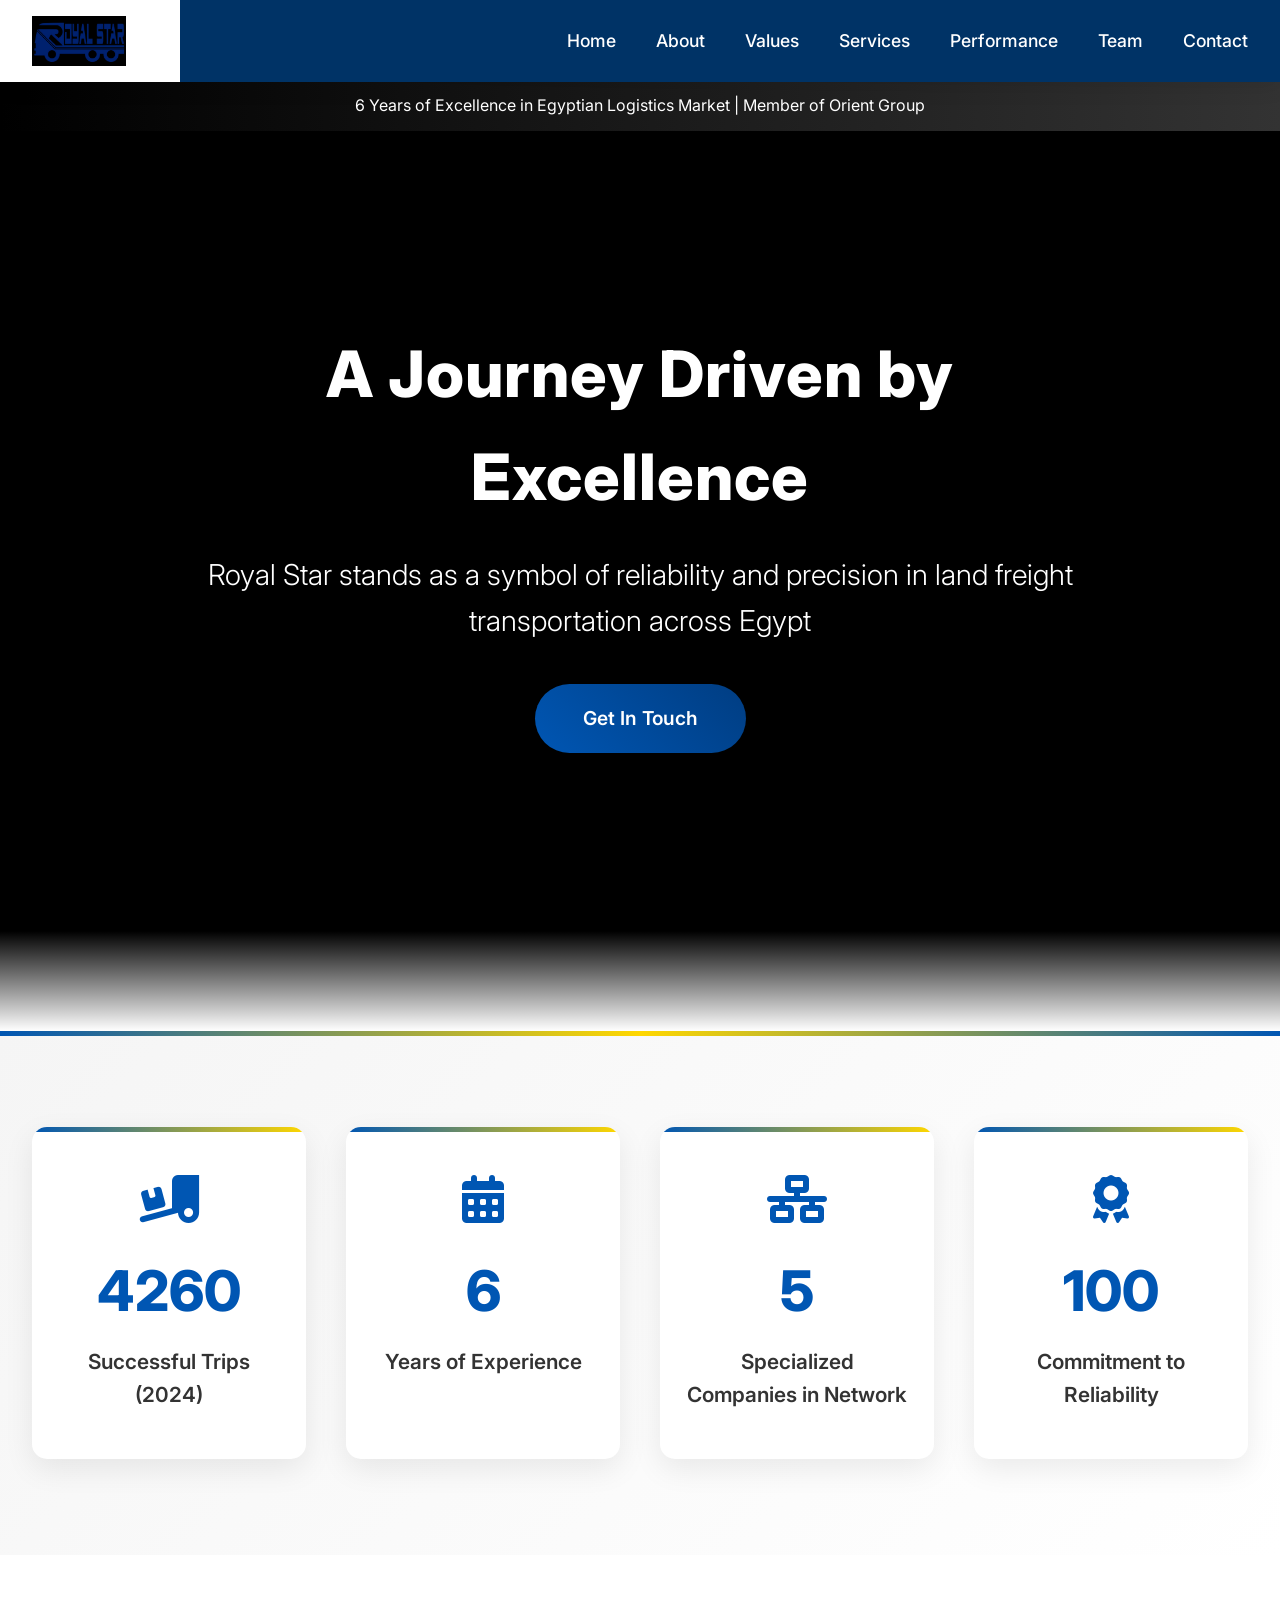
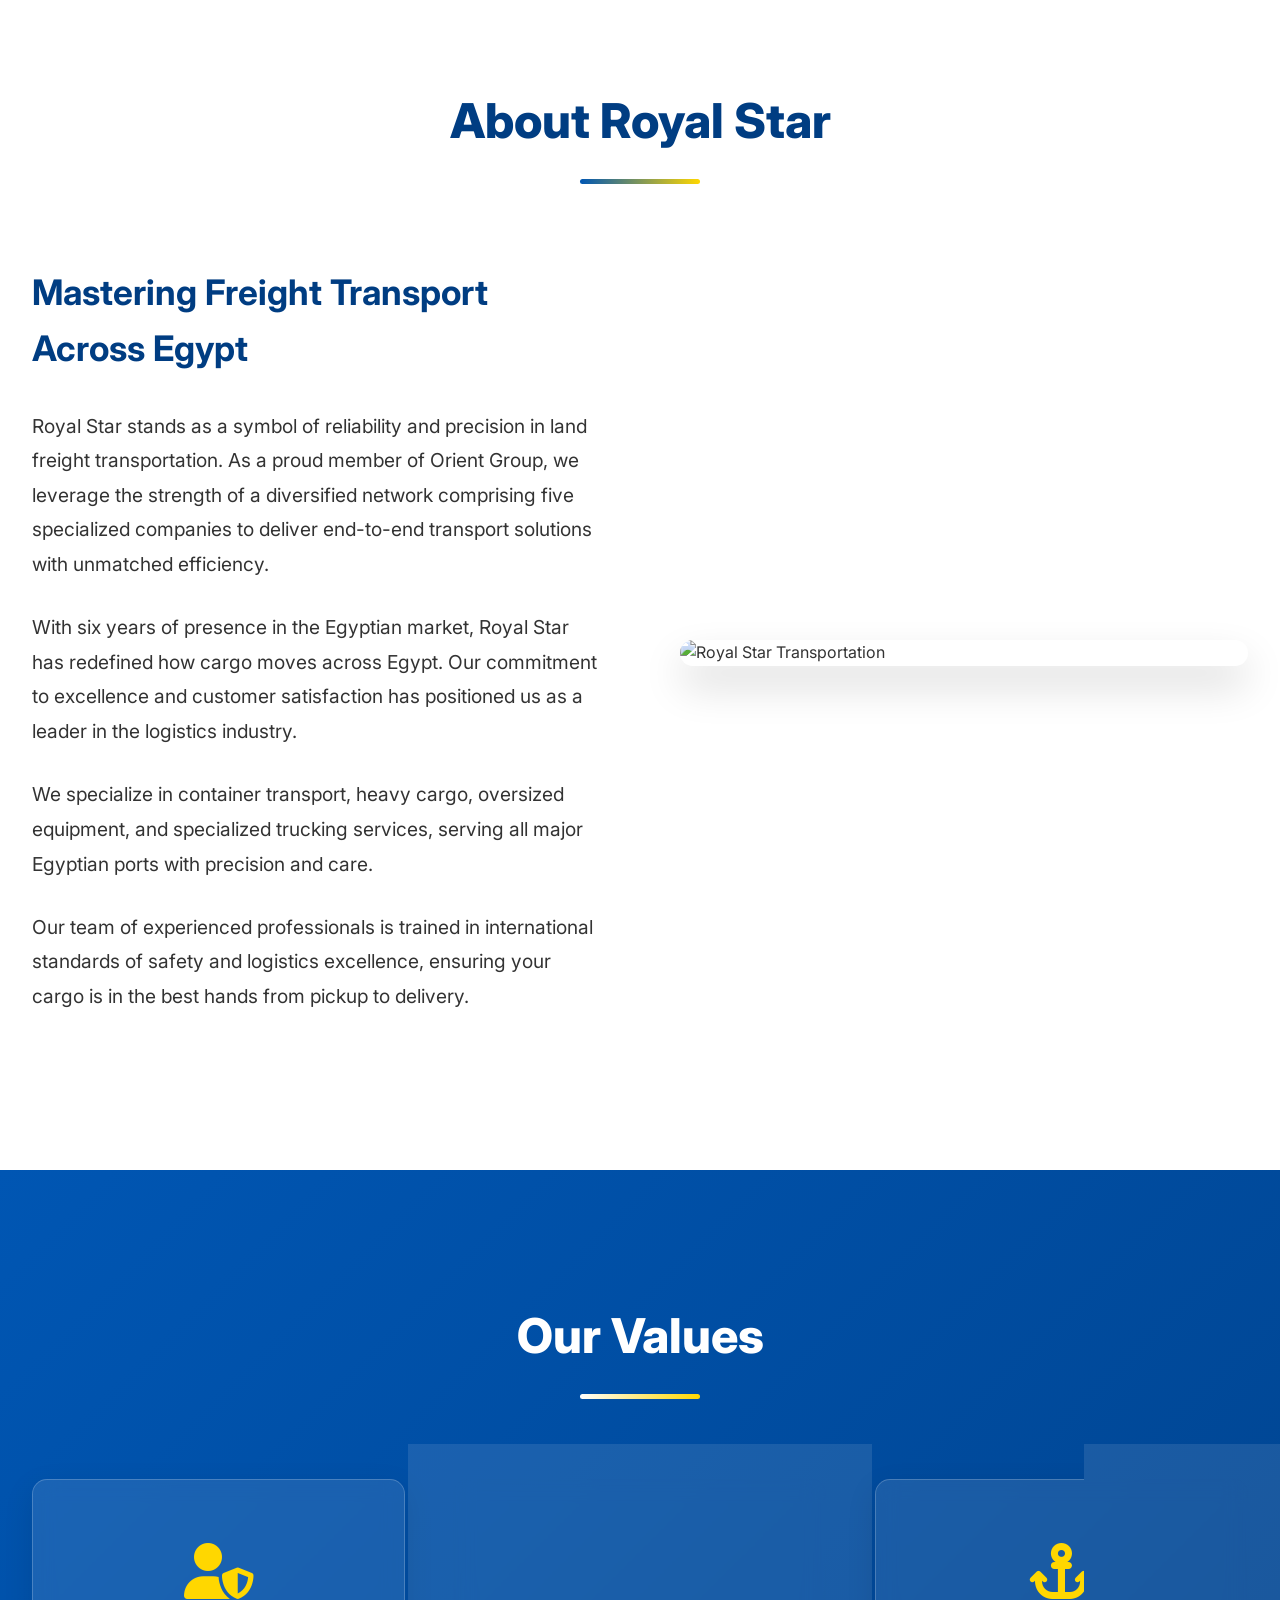
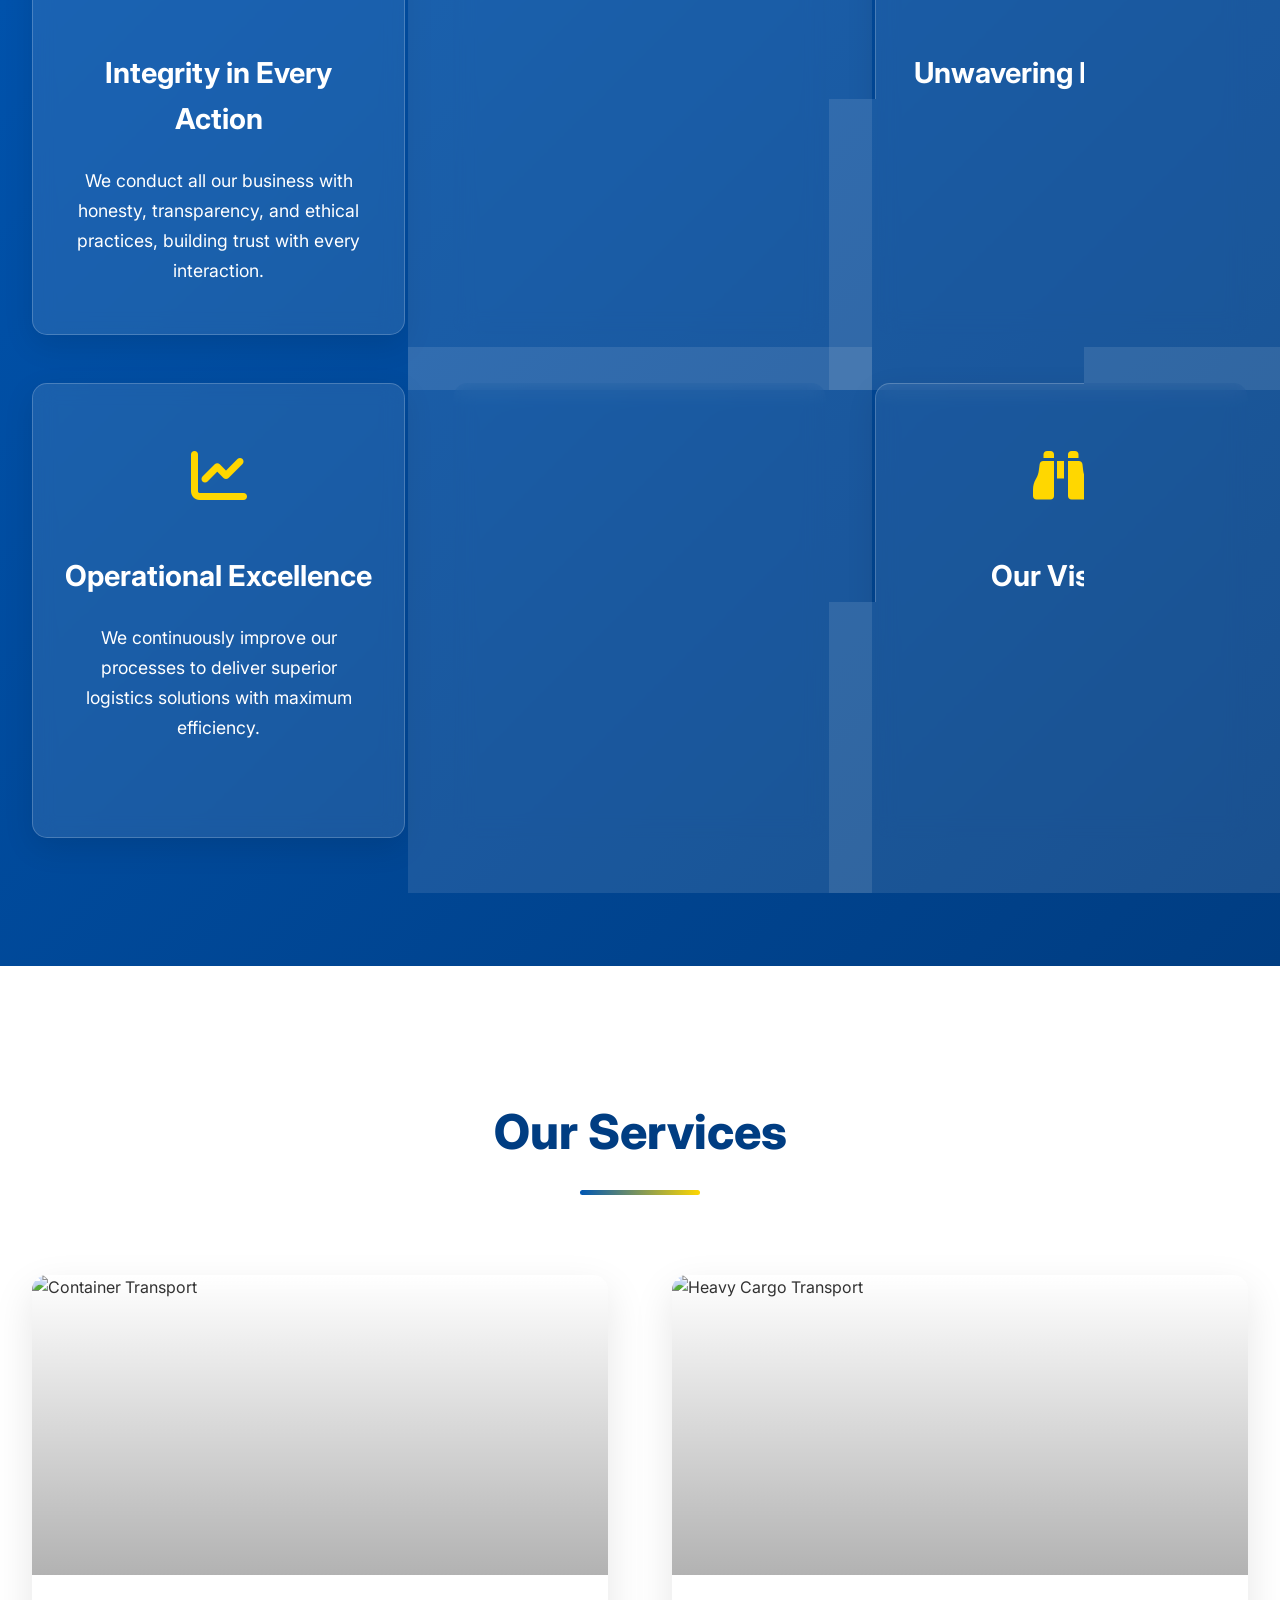
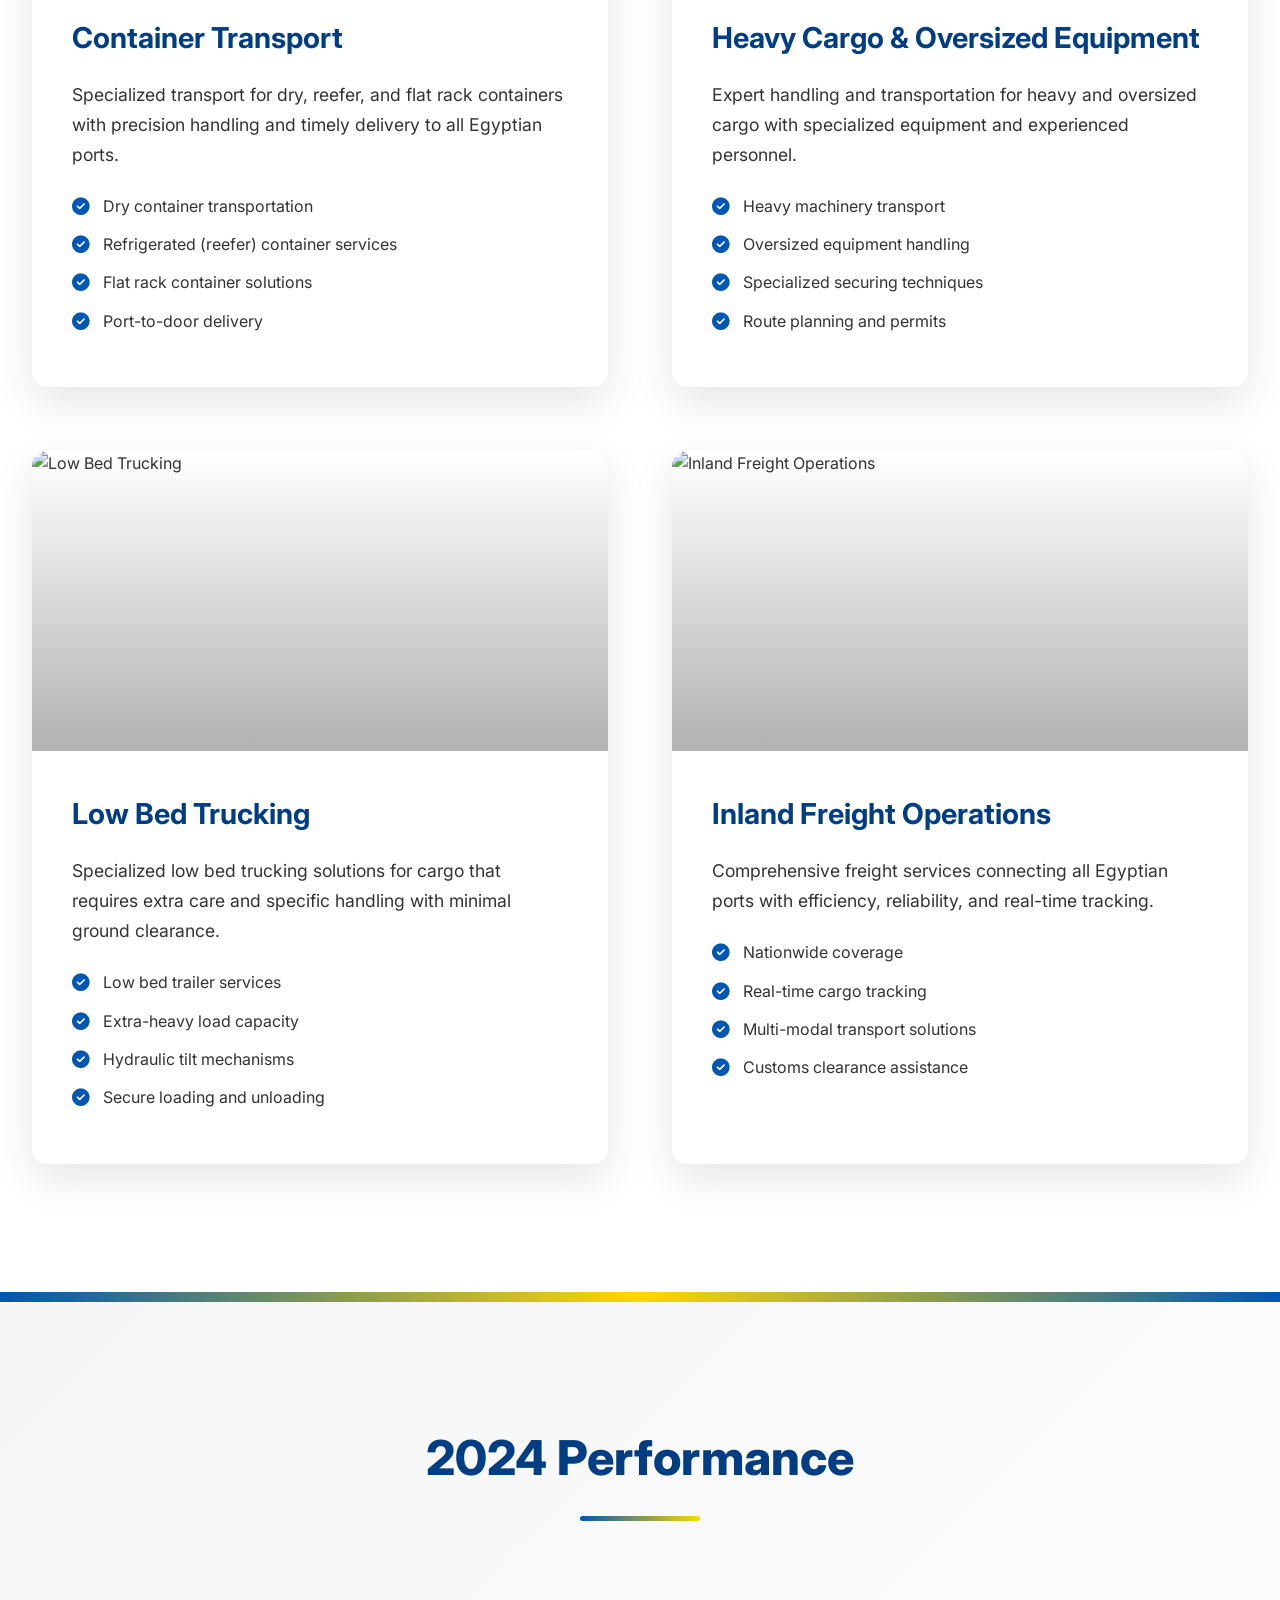
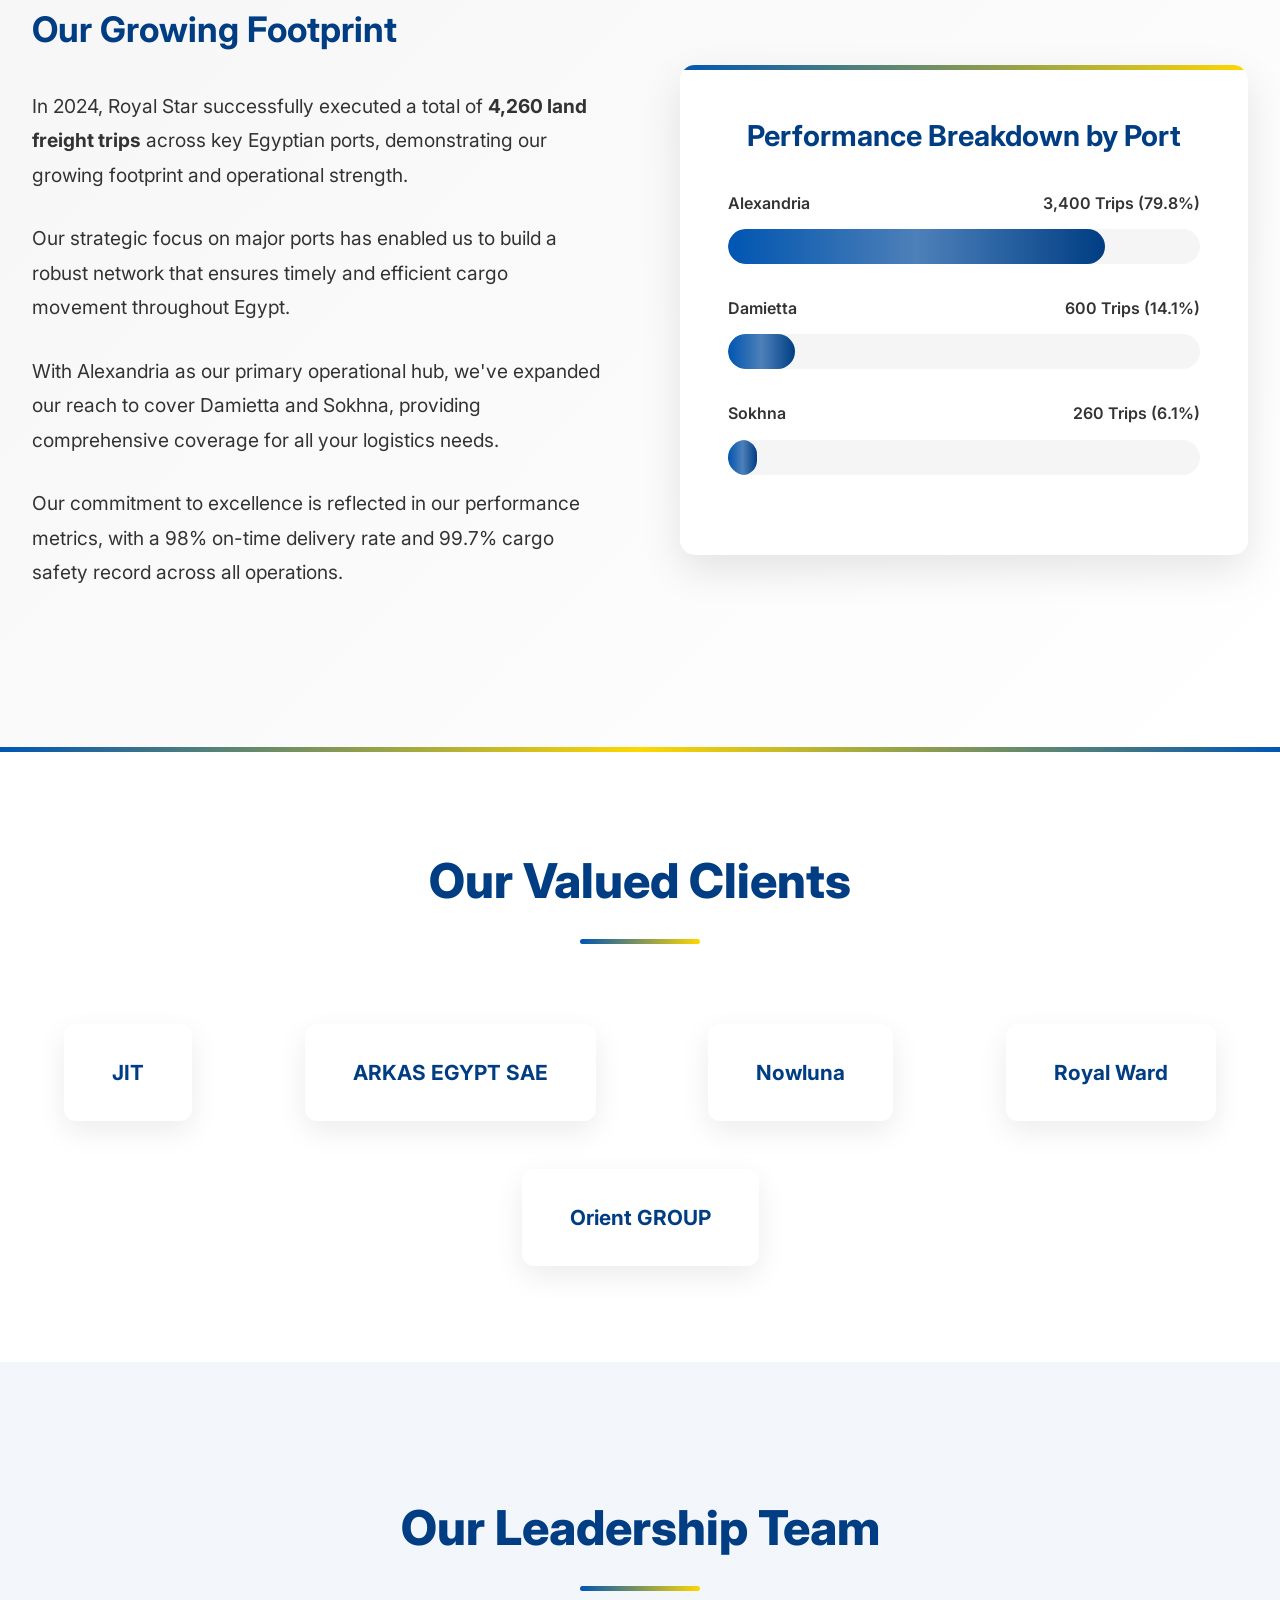
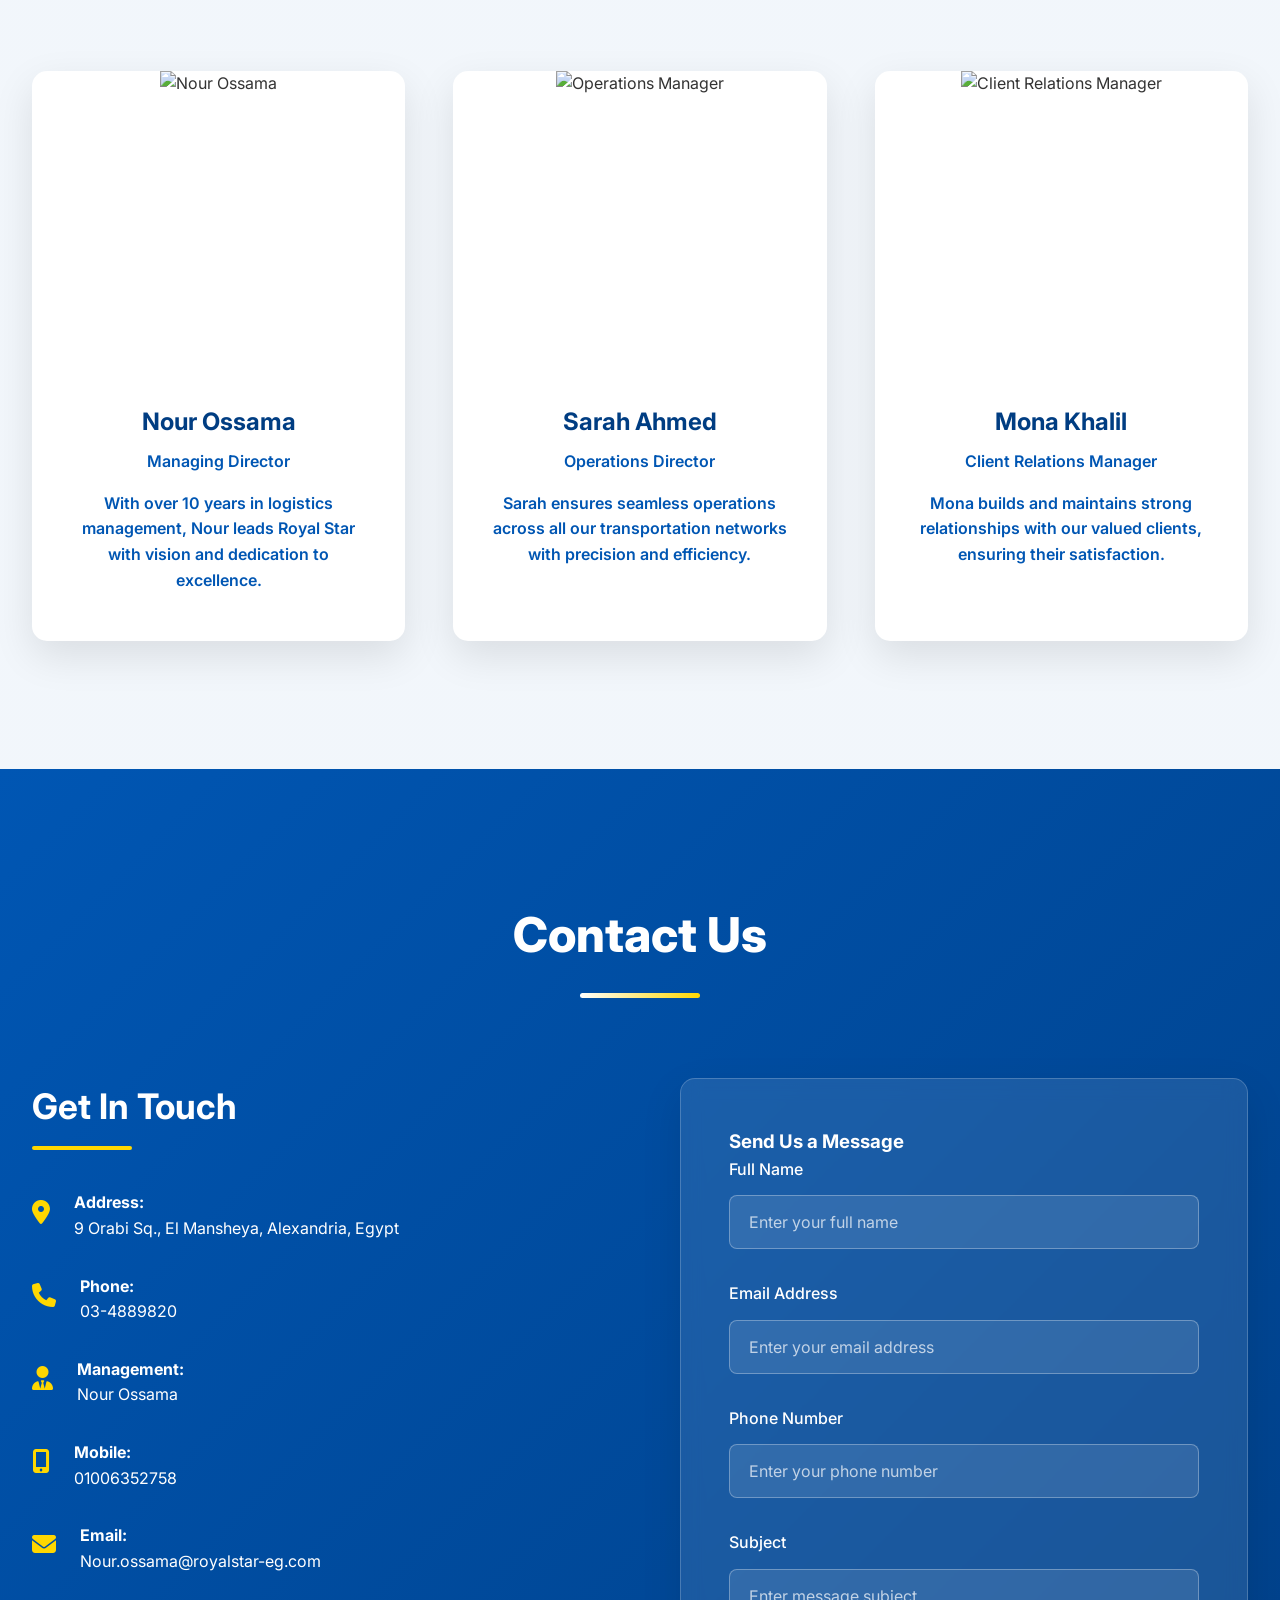
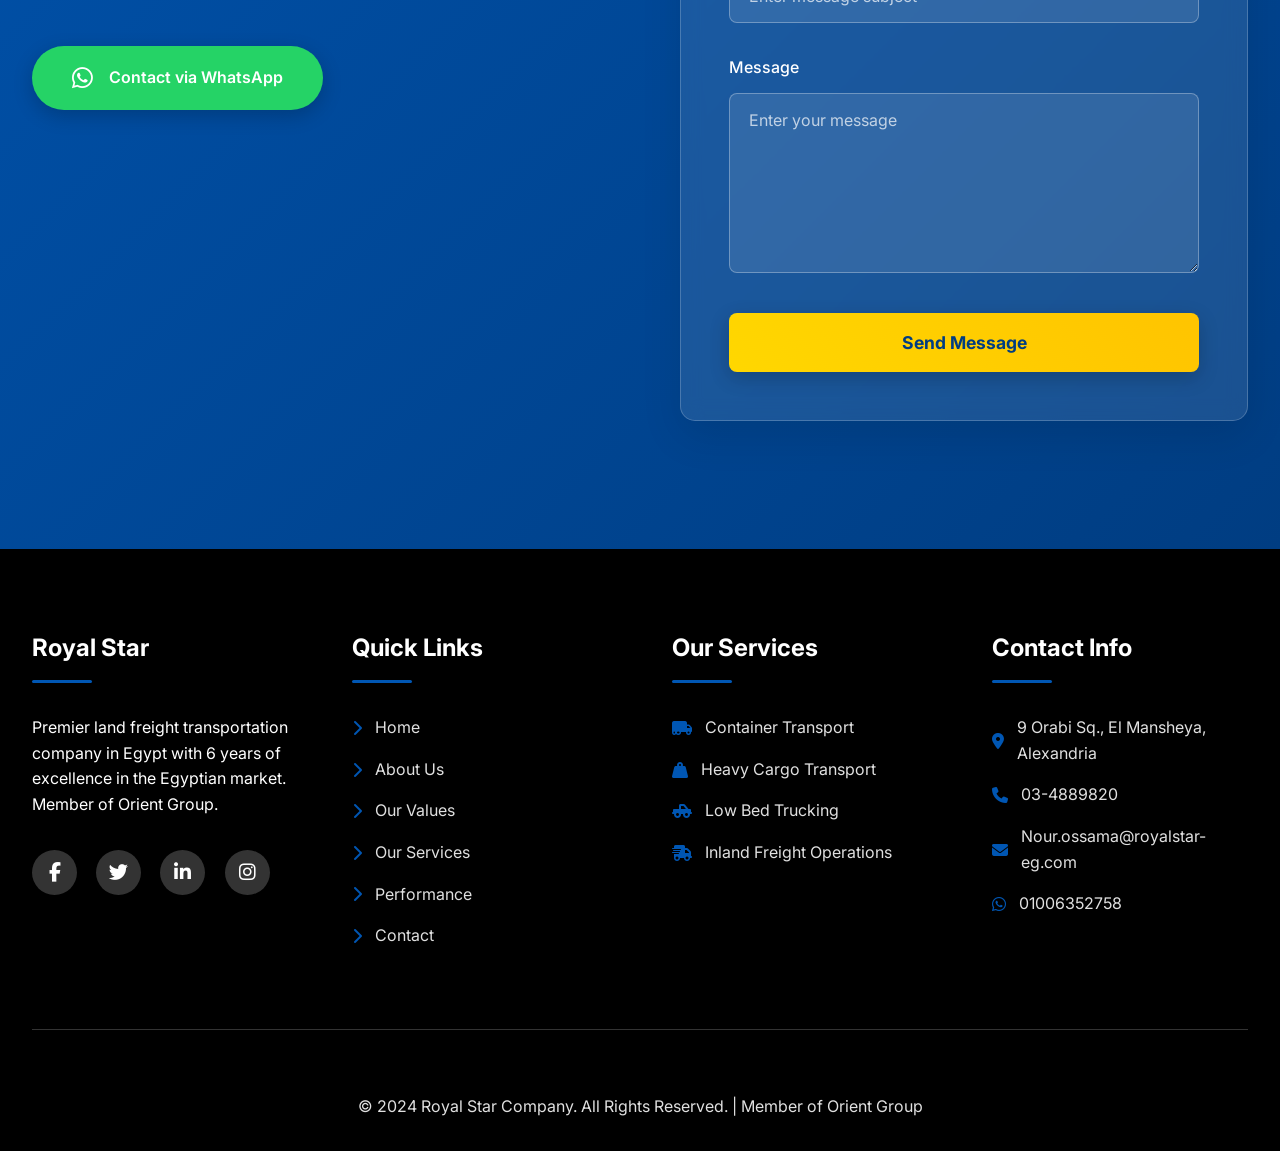
==== commit 892f0aca: "Revamp header and hero section design Updated header and hero section styles for improved aesthetics" ====
--- a/Royal-Star/index.html
+++ b/Royal-Star/index.html
@@ -32,29 +32,54 @@
             overflow-x: hidden;
         }
         
-        /* Header Styles */
-        header {
-            background: rgba(0, 86, 179, 0.95);
-            color: var(--pure-white);
-            padding: 1rem 0;
-            position: fixed;
-            width: 100%;
-            top: 0;
-            z-index: 1000;
-            box-shadow: 0 4px 20px rgba(0, 0, 0, 0.1);
-            backdrop-filter: blur(10px);
-            transition: all 0.3s ease;
-        }
-        .logo-image {
+/* Header Styles */
+header {
+    background: linear-gradient(90deg, #ffffff 0%, #ffffff 180px, #003366 180px, #003366 100%) !important;
+    color: var(--pure-white);
+    padding: 1rem 0;
+    position: fixed;
+    width: 100%;
+    top: 0;
+    z-index: 1000;
+    box-shadow: 0 4px 20px rgba(0, 0, 0, 0.1);
+    transition: all 0.3s ease;
+}
+
+.logo-image {
     height: 50px;
     width: auto;
-    filter: brightness(0) invert(1);
 }
-        .header-scrolled {
-            padding: 0.5rem 0;
-            background: rgba(0, 86, 179, 0.98);
-        }
-        
+
+.header-scrolled {
+    padding: 0.5rem 0;
+    background: linear-gradient(90deg, #ffffff 0%, #ffffff 180px, #002244 180px, #002244 100%) !important;
+}
+/* Video Background Styles */
+.video-background {
+    position: absolute;
+    top: 0;
+    left: 0;
+    width: 100%;
+    height: 100%;
+    overflow: hidden;
+    z-index: 1;
+}
+
+.video-background video {
+    width: 100%;
+    height: 100%;
+    object-fit: cover;
+}
+
+.video-overlay {
+    position: absolute;
+    top: 0;
+    left: 0;
+    width: 100%;
+    height: 100%;
+    background: rgba(0, 0, 0, 0.6);
+    z-index: 2;
+}        
         .header-container {
             display: flex;
             justify-content: space-between;
@@ -209,89 +234,86 @@
             100% { left: 100%; }
         }
         
-        /* Hero Section */
-        .hero {
-            background: linear-gradient(rgba(0, 0, 0, 0.7), rgba(0, 0, 0, 0.7)), url('https://images.unsplash.com/photo-1601584115197-04ecc0da31d8?ixlib=rb-4.0.3&auto=format&fit=crop&w=1950&q=80');
-            background-size: cover;
-            background-position: center;
-            background-attachment: fixed;
-            color: var(--pure-white);
-            padding: 12rem 2rem;
-            text-align: center;
-            position: relative;
-            overflow: hidden;
-        }
-        
-        .hero::after {
-            content: '';
-            position: absolute;
-            bottom: 0;
-            left: 0;
-            width: 100%;
-            height: 100px;
-            background: linear-gradient(transparent, var(--pure-white));
-        }
-        
-        .hero-content {
-            max-width: 900px;
-            margin: 0 auto;
-            position: relative;
-            z-index: 2;
-        }
-        
-        .hero h2 {
-            font-size: 4rem;
-            margin-bottom: 1.5rem;
-            font-weight: 800;
-            letter-spacing: 1px;
-            text-shadow: 2px 2px 8px rgba(0, 0, 0, 0.5);
-            animation: fadeInUp 1s ease;
-        }
-        
-        .hero p {
-            font-size: 1.8rem;
-            margin-bottom: 2.5rem;
-            font-weight: 300;
-            animation: fadeInUp 1s ease 0.2s both;
-        }
-        
-        .cta-button {
-            display: inline-block;
-            background: linear-gradient(45deg, var(--royal-blue), var(--dark-blue));
-            color: var(--pure-white);
-            padding: 1.2rem 3rem;
-            border-radius: 50px;
-            text-decoration: none;
-            font-weight: 600;
-            font-size: 1.2rem;
-            transition: all 0.4s ease;
-            border: none;
-            box-shadow: 0 6px 20px rgba(0, 0, 0, 0.2);
-            position: relative;
-            overflow: hidden;
-            animation: fadeInUp 1s ease 0.4s both;
-        }
-        
-        .cta-button::before {
-            content: '';
-            position: absolute;
-            top: 0;
-            left: -100%;
-            width: 100%;
-            height: 100%;
-            background: linear-gradient(90deg, transparent, rgba(255, 255, 255, 0.2), transparent);
-            transition: left 0.5s;
-        }
-        
-        .cta-button:hover::before {
-            left: 100%;
-        }
-        
-        .cta-button:hover {
-            transform: translateY(-5px);
-            box-shadow: 0 10px 25px rgba(0, 0, 0, 0.3);
-        }
-        
+/* Hero Section */
+.hero {
+    background: #000000;
+    color: var(--pure-white);
+    padding: 12rem 2rem;
+    text-align: center;
+    position: relative;
+    overflow: hidden;
+    height: 100vh;
+}
+
+.hero-content {
+    max-width: 900px;
+    margin: 0 auto;
+    position: relative;
+    z-index: 3;
+}
+        
+.hero::after {
+    content: '';
+    position: absolute;
+    bottom: 0;
+    left: 0;
+    width: 100%;
+    height: 100px;
+    background: linear-gradient(transparent, var(--pure-white));
+}
+
+.hero h2 {
+    font-size: 4rem;
+    margin-bottom: 1.5rem;
+    font-weight: 800;
+    letter-spacing: 1px;
+    text-shadow: 2px 2px 8px rgba(0, 0, 0, 0.5);
+    animation: fadeInUp 1s ease;
+}
+
+.hero p {
+    font-size: 1.8rem;
+    margin-bottom: 2.5rem;
+    font-weight: 300;
+    animation: fadeInUp 1s ease 0.2s both;
+}
+
+.cta-button {
+    display: inline-block;
+    background: linear-gradient(45deg, var(--royal-blue), var(--dark-blue));
+    color: var(--pure-white);
+    padding: 1.2rem 3rem;
+    border-radius: 50px;
+    text-decoration: none;
+    font-weight: 600;
+    font-size: 1.2rem;
+    transition: all 0.4s ease;
+    border: none;
+    box-shadow: 0 6px 20px rgba(0, 0, 0, 0.2);
+    position: relative;
+    overflow: hidden;
+    animation: fadeInUp 1s ease 0.4s both;
+}
+
+.cta-button::before {
+    content: '';
+    position: absolute;
+    top: 0;
+    left: -100%;
+    width: 100%;
+    height: 100%;
+    background: linear-gradient(90deg, transparent, rgba(255, 255, 255, 0.2), transparent);
+    transition: left 0.5s;
+}
+
+.cta-button:hover::before {
+    left: 100%;
+}
+
+.cta-button:hover {
+    transform: translateY(-5px);
+    box-shadow: 0 10px 25px rgba(0, 0, 0, 0.3);
+}
         /* Stats Section */
         .stats {
             background: linear-gradient(135deg, var(--light-gray) 0%, var(--pure-white) 100%);
@@ -1820,4 +1842,4 @@
         });
     </script>
 </body>
-</html>+</html>
